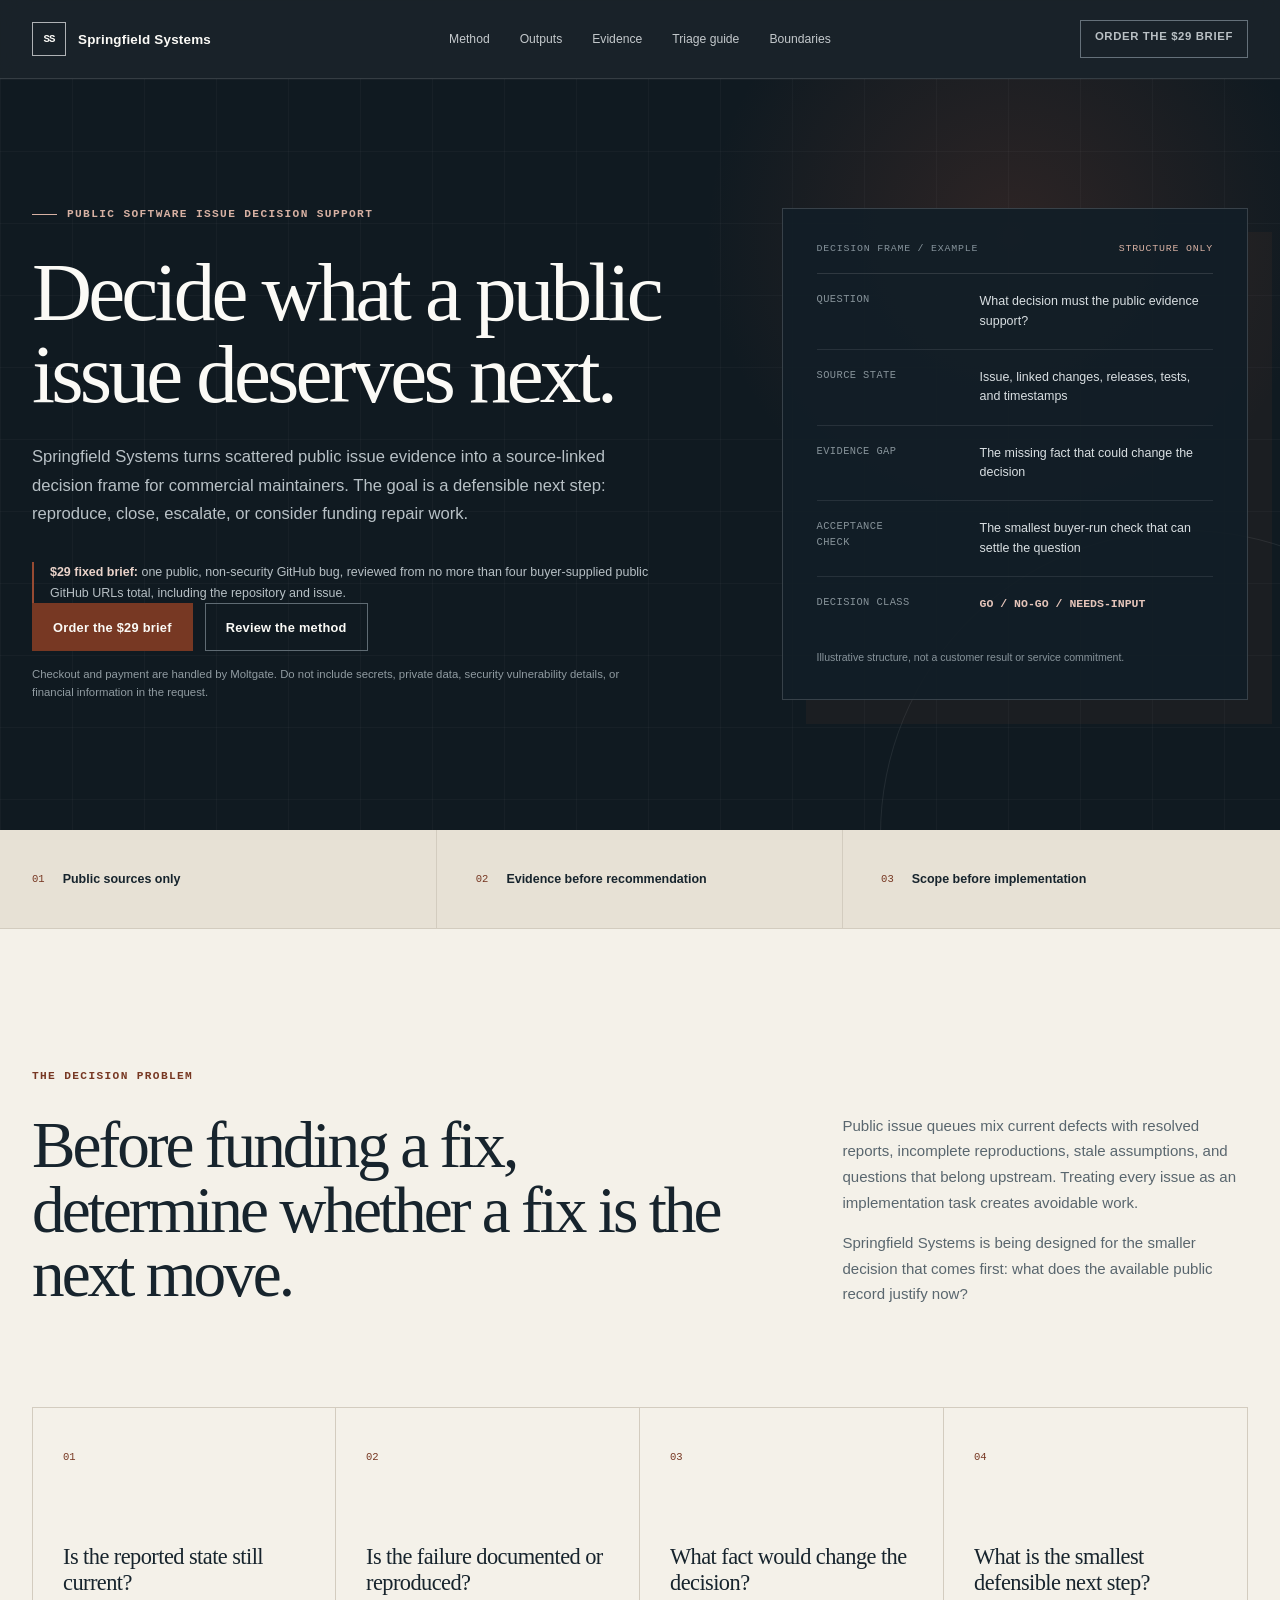
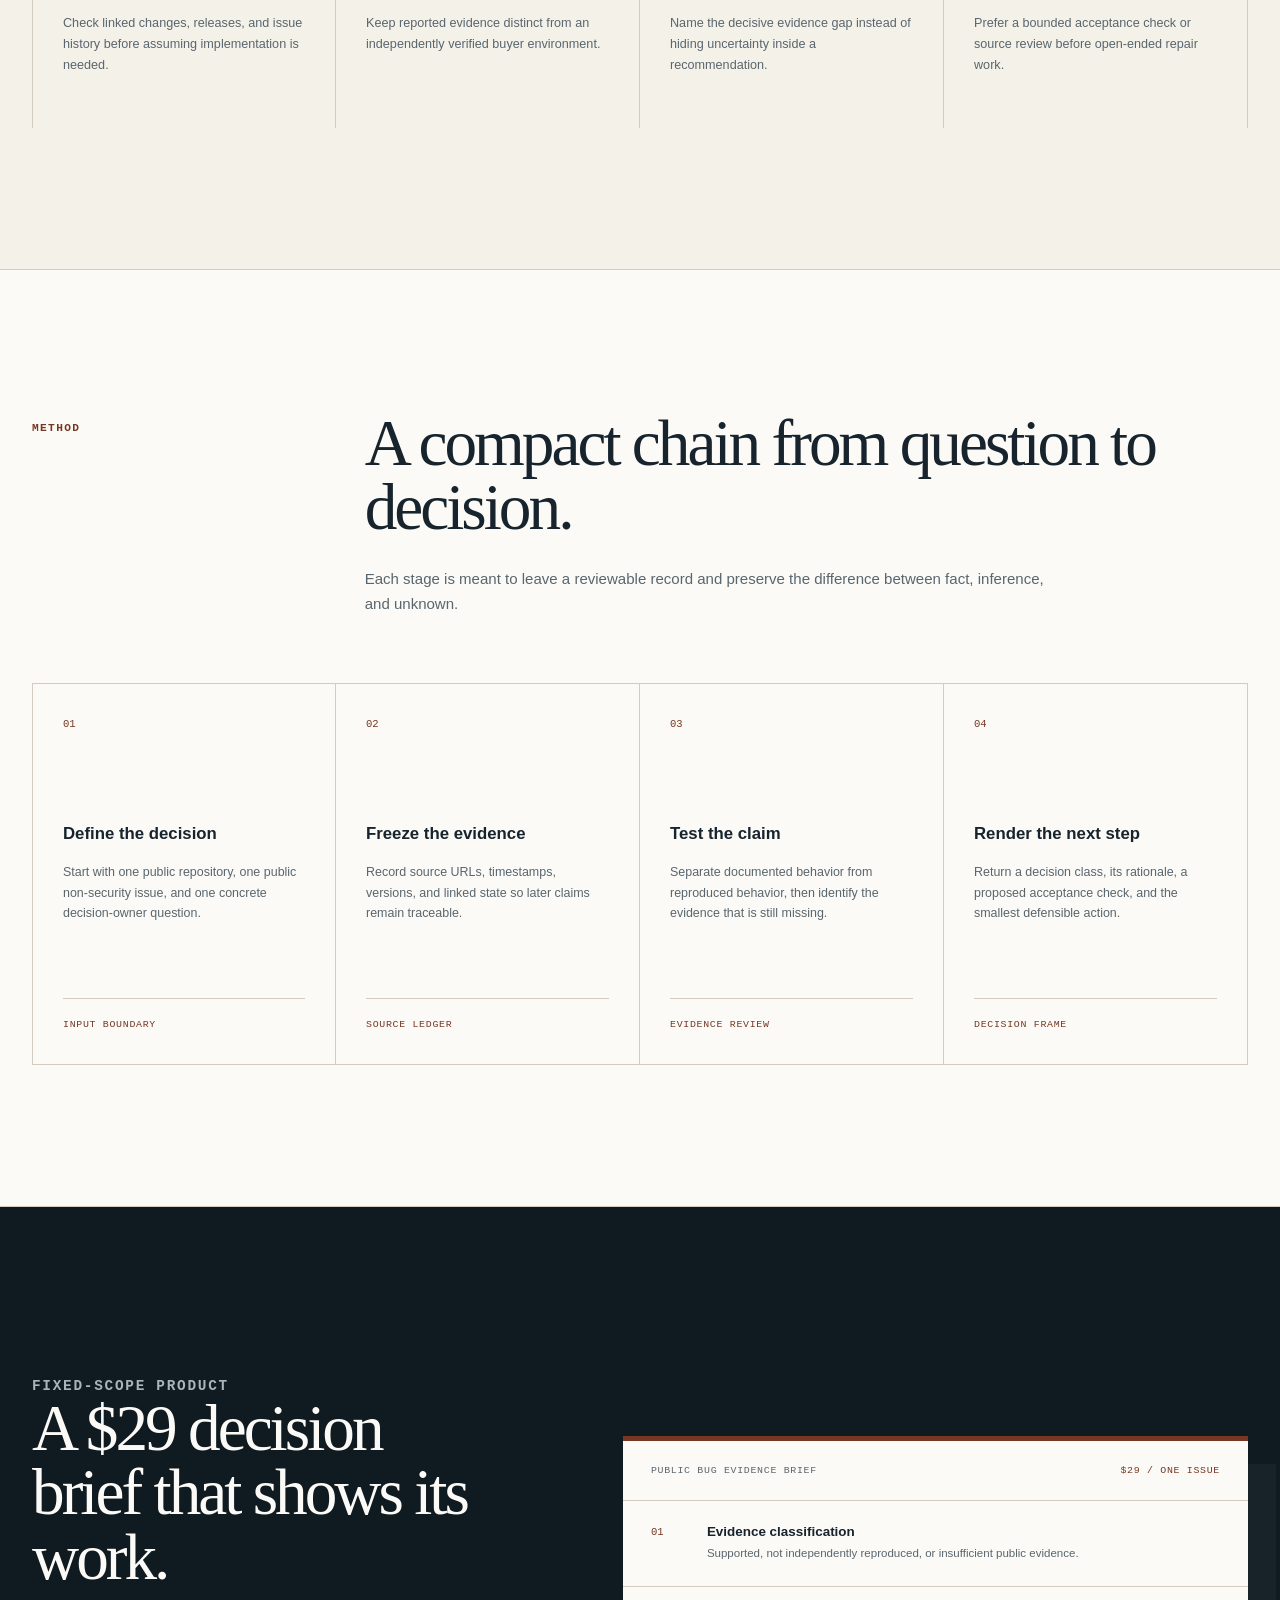
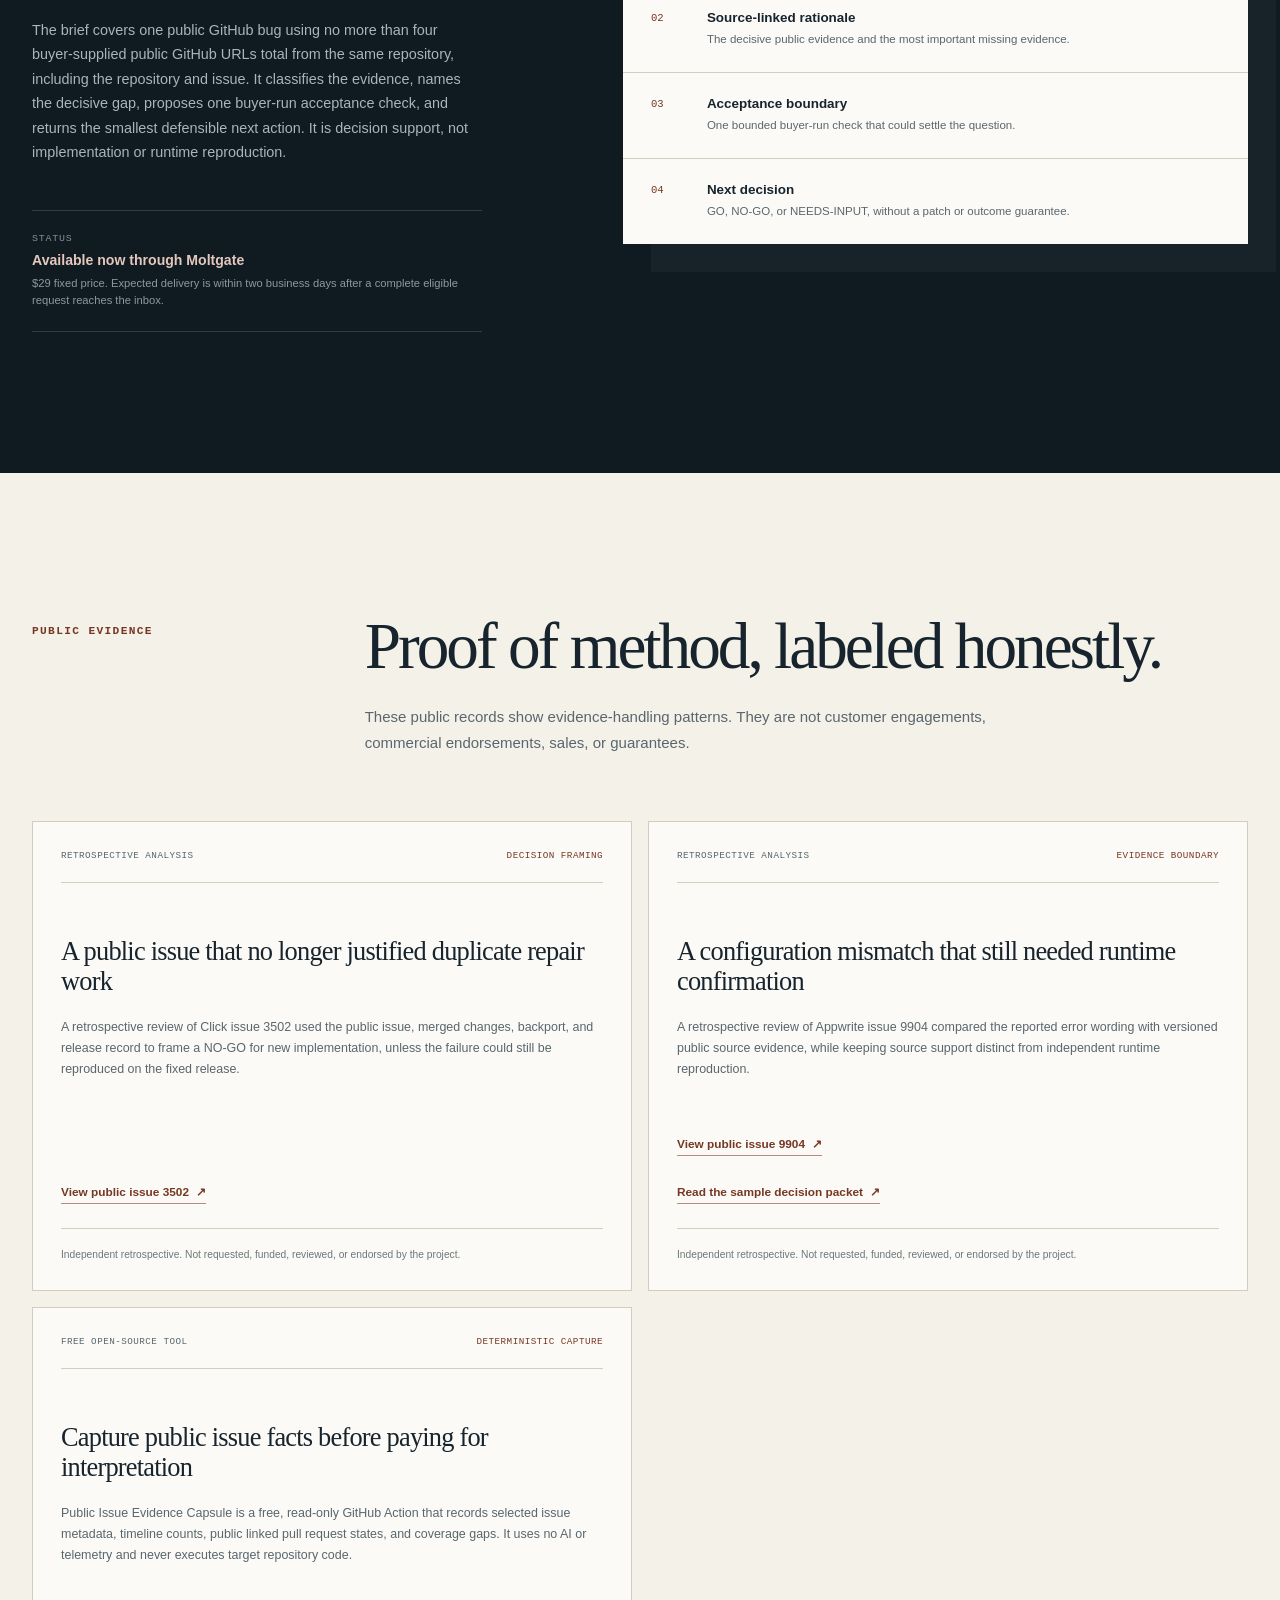
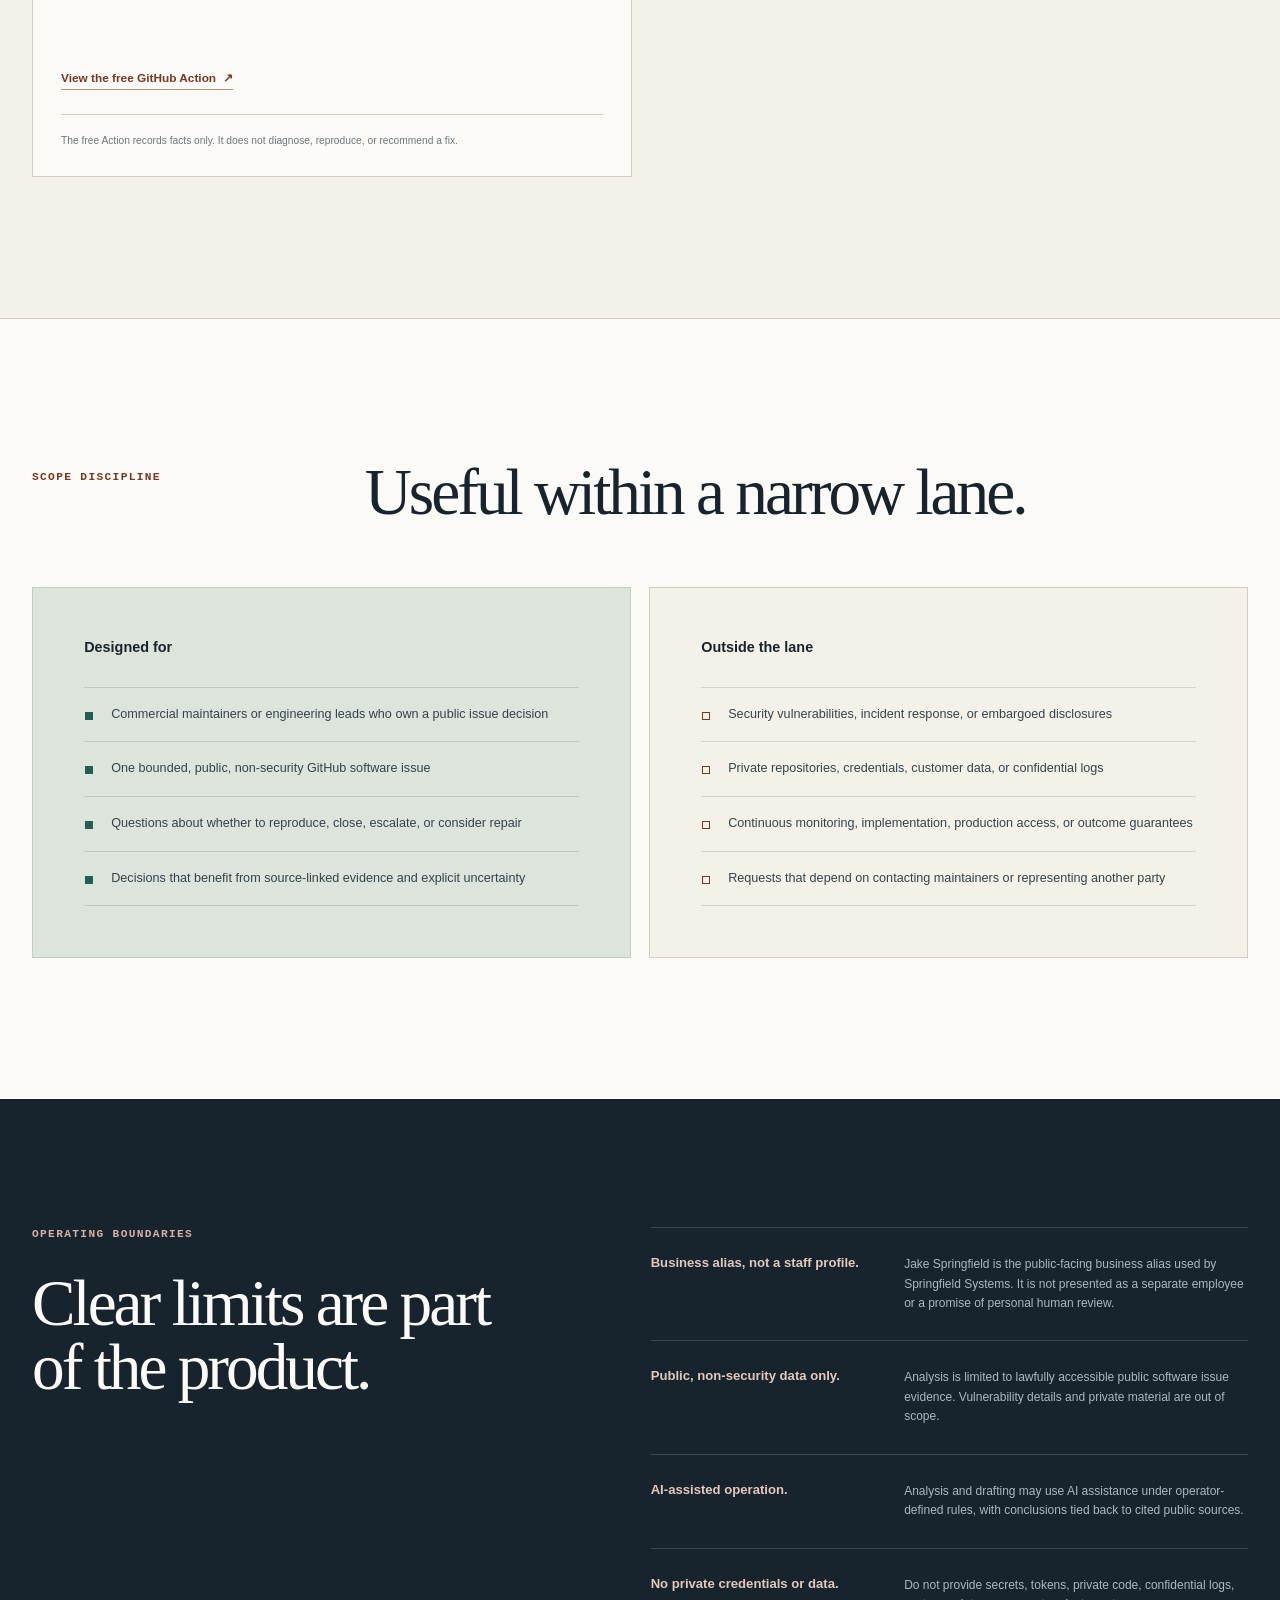
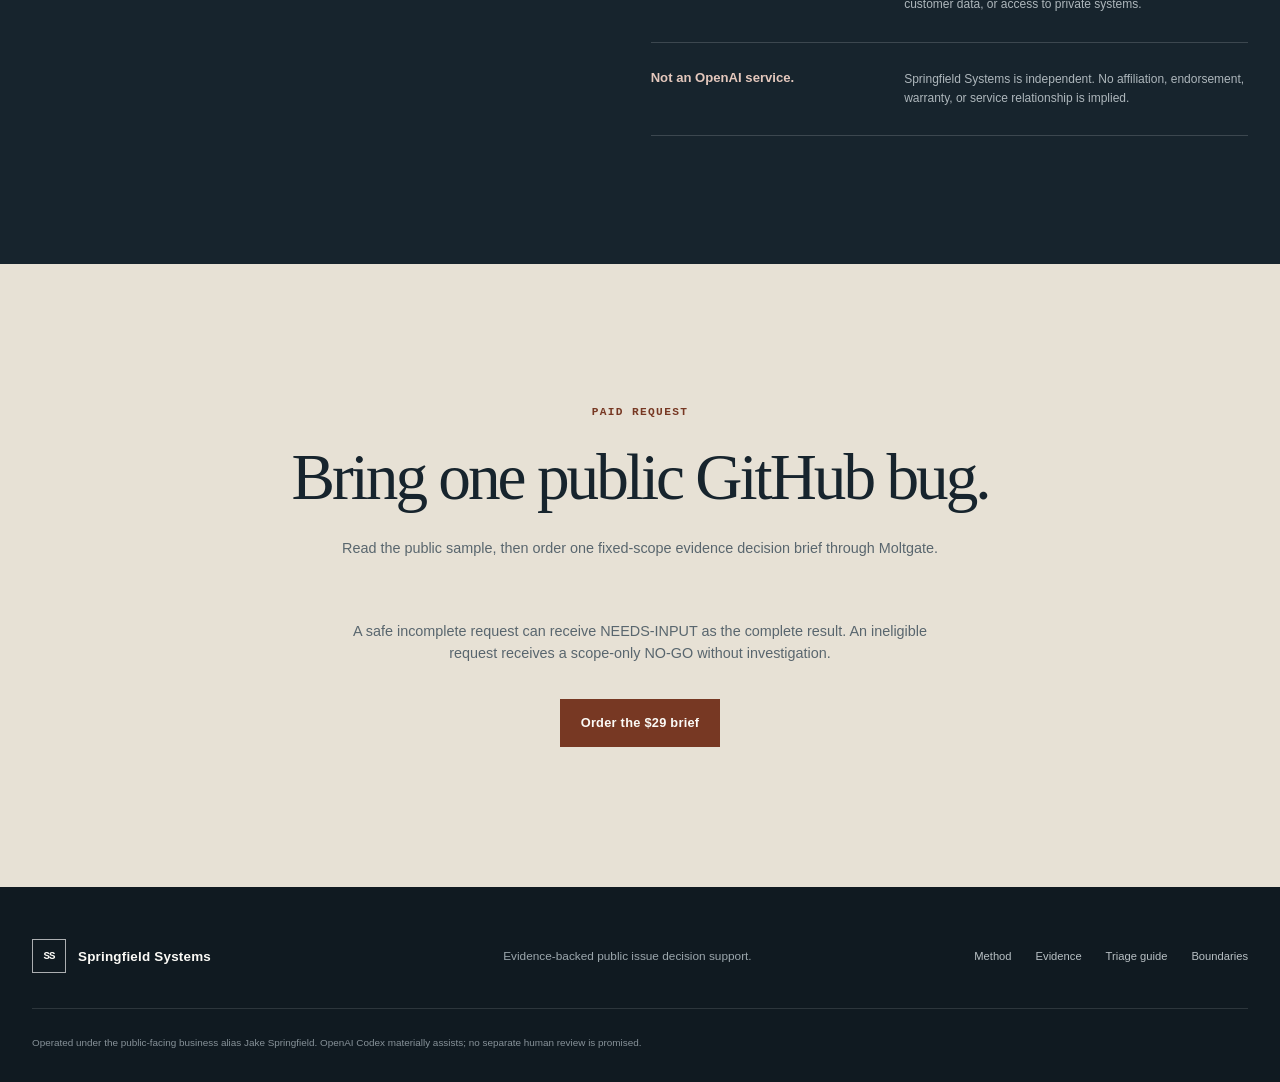
==== index.html @ 5ad7d3b6 "Publish Springfield Systems site" ====
<!doctype html>
<html lang="en">
  <head>
    <meta charset="utf-8">
    <meta name="viewport" content="width=device-width, initial-scale=1">
    <meta name="description" content="Springfield Systems provides evidence-backed decision support for public, non-security software issues.">
    <meta name="theme-color" content="#17242d">
    <meta property="og:type" content="website">
    <meta property="og:title" content="Springfield Systems | Public Issue Decision Support">
    <meta property="og:description" content="Evidence-backed decisions for public GitHub issues: reproduce, close, escalate, or consider funding repair.">
    <meta property="og:url" content="https://jakespringfield.github.io/">
    <meta name="twitter:card" content="summary">
    <link rel="canonical" href="https://jakespringfield.github.io/">
    <title>Springfield Systems | Public Issue Decision Support</title>
    <link rel="stylesheet" href="styles.css">
  </head>
  <body>
    <a class="skip-link" href="#main">Skip to content</a>

    <header class="site-header" id="top">
      <div class="shell header-inner">
        <a class="brand" href="#top" aria-label="Springfield Systems home">
          <span class="brand-mark" aria-hidden="true">SS</span>
          <span>Springfield Systems</span>
        </a>

        <nav aria-label="Primary navigation">
          <a href="#method">Method</a>
          <a href="#outputs">Outputs</a>
          <a href="#evidence">Evidence</a>
          <a href="github-issue-triage-checklist/">Triage guide</a>
          <a href="#boundaries">Boundaries</a>
        </nav>

        <a class="status-button" href="https://moltgate.com/jakespringfield/public-bug-evidence-decision-brief/" target="_blank" rel="noreferrer">
          Order the $29 brief
        </a>
      </div>
    </header>

    <main id="main">
      <section class="hero" aria-labelledby="hero-title">
        <div class="shell hero-grid">
          <div class="hero-copy">
            <p class="kicker"><span aria-hidden="true"></span> Public software issue decision support</p>
            <h1 id="hero-title">Decide what a public issue deserves next.</h1>
            <p class="hero-lede">
              Springfield Systems turns scattered public issue evidence into a source-linked
              decision frame for commercial maintainers. The goal is a defensible next step:
              reproduce, close, escalate, or consider funding repair work.
            </p>
            <p class="pilot-line"><strong>$29 fixed brief:</strong> one public, non-security GitHub bug, reviewed from no more than four buyer-supplied public GitHub URLs total, including the repository and issue.</p>

            <div class="hero-actions">
              <a class="button button-primary" href="https://moltgate.com/jakespringfield/public-bug-evidence-decision-brief/" target="_blank" rel="noreferrer" aria-describedby="intake-note">
                Order the $29 brief
              </a>
              <a class="button button-secondary" href="#method">Review the method</a>
            </div>
            <p class="intake-note" id="intake-note">
              Checkout and payment are handled by Moltgate. Do not include secrets, private data, security vulnerability details, or financial information in the request.
            </p>
          </div>

          <aside class="decision-frame" aria-label="Illustrative decision frame">
            <div class="frame-topline">
              <span>Decision frame / example</span>
              <span class="frame-status">Structure only</span>
            </div>
            <dl>
              <div>
                <dt>Question</dt>
                <dd>What decision must the public evidence support?</dd>
              </div>
              <div>
                <dt>Source state</dt>
                <dd>Issue, linked changes, releases, tests, and timestamps</dd>
              </div>
              <div>
                <dt>Evidence gap</dt>
                <dd>The missing fact that could change the decision</dd>
              </div>
              <div>
                <dt>Acceptance check</dt>
                <dd>The smallest buyer-run check that can settle the question</dd>
              </div>
              <div class="decision-row">
                <dt>Decision class</dt>
                <dd>GO / NO-GO / NEEDS-INPUT</dd>
              </div>
            </dl>
            <p>Illustrative structure, not a customer result or service commitment.</p>
          </aside>
        </div>
      </section>

      <section class="principles" aria-label="Operating principles">
        <div class="shell principle-grid">
          <div><span>01</span><strong>Public sources only</strong></div>
          <div><span>02</span><strong>Evidence before recommendation</strong></div>
          <div><span>03</span><strong>Scope before implementation</strong></div>
        </div>
      </section>

      <section class="section problem-section" aria-labelledby="problem-title">
        <div class="shell split-heading">
          <div>
            <p class="section-label">The decision problem</p>
            <h2 id="problem-title">Before funding a fix, determine whether a fix is the next move.</h2>
          </div>
          <div class="section-intro">
            <p>
              Public issue queues mix current defects with resolved reports, incomplete reproductions,
              stale assumptions, and questions that belong upstream. Treating every issue as an
              implementation task creates avoidable work.
            </p>
            <p>
              Springfield Systems is being designed for the smaller decision that comes first:
              what does the available public record justify now?
            </p>
          </div>
        </div>

        <div class="shell question-grid" aria-label="Questions the decision process addresses">
          <article>
            <span>01</span>
            <h3>Is the reported state still current?</h3>
            <p>Check linked changes, releases, and issue history before assuming implementation is needed.</p>
          </article>
          <article>
            <span>02</span>
            <h3>Is the failure documented or reproduced?</h3>
            <p>Keep reported evidence distinct from an independently verified buyer environment.</p>
          </article>
          <article>
            <span>03</span>
            <h3>What fact would change the decision?</h3>
            <p>Name the decisive evidence gap instead of hiding uncertainty inside a recommendation.</p>
          </article>
          <article>
            <span>04</span>
            <h3>What is the smallest defensible next step?</h3>
            <p>Prefer a bounded acceptance check or source review before open-ended repair work.</p>
          </article>
        </div>
      </section>

      <section class="section method-section" id="method" aria-labelledby="method-title">
        <div class="shell section-heading">
          <p class="section-label">Method</p>
          <div>
            <h2 id="method-title">A compact chain from question to decision.</h2>
            <p>Each stage is meant to leave a reviewable record and preserve the difference between fact, inference, and unknown.</p>
          </div>
        </div>

        <div class="shell method-grid">
          <article>
            <div class="step-number">01</div>
            <h3>Define the decision</h3>
            <p>Start with one public repository, one public non-security issue, and one concrete decision-owner question.</p>
            <small>Input boundary</small>
          </article>
          <article>
            <div class="step-number">02</div>
            <h3>Freeze the evidence</h3>
            <p>Record source URLs, timestamps, versions, and linked state so later claims remain traceable.</p>
            <small>Source ledger</small>
          </article>
          <article>
            <div class="step-number">03</div>
            <h3>Test the claim</h3>
            <p>Separate documented behavior from reproduced behavior, then identify the evidence that is still missing.</p>
            <small>Evidence review</small>
          </article>
          <article>
            <div class="step-number">04</div>
            <h3>Render the next step</h3>
            <p>Return a decision class, its rationale, a proposed acceptance check, and the smallest defensible action.</p>
            <small>Decision frame</small>
          </article>
        </div>
      </section>

      <section class="section output-section" id="outputs" aria-labelledby="outputs-title">
        <div class="shell output-grid">
          <div class="output-copy">
            <p class="section-label section-label-light">Fixed-scope product</p>
            <h2 id="outputs-title">A $29 decision brief that shows its work.</h2>
            <p>
              The brief covers one public GitHub bug using no more than four buyer-supplied public GitHub URLs total from the same repository, including the repository and issue.
              It classifies the evidence, names the decisive gap, proposes one buyer-run acceptance check,
              and returns the smallest defensible next action. It is decision support, not implementation or runtime reproduction.
            </p>
            <div class="output-status">
              <span>Status</span>
              <strong>Available now through Moltgate</strong>
              <p>$29 fixed price. Expected delivery is within two business days after a complete eligible request reaches the inbox.</p>
            </div>
          </div>

          <article class="packet-card" aria-label="Planned decision packet contents">
            <div class="packet-heading">
              <span>Public bug evidence brief</span>
              <span>$29 / one issue</span>
            </div>
            <ol>
              <li><span>01</span><div><strong>Evidence classification</strong><p>Supported, not independently reproduced, or insufficient public evidence.</p></div></li>
              <li><span>02</span><div><strong>Source-linked rationale</strong><p>The decisive public evidence and the most important missing evidence.</p></div></li>
              <li><span>03</span><div><strong>Acceptance boundary</strong><p>One bounded buyer-run check that could settle the question.</p></div></li>
              <li><span>04</span><div><strong>Next decision</strong><p>GO, NO-GO, or NEEDS-INPUT, without a patch or outcome guarantee.</p></div></li>
            </ol>
          </article>
        </div>
      </section>

      <section class="section evidence-section" id="evidence" aria-labelledby="evidence-title">
        <div class="shell section-heading">
          <p class="section-label">Public evidence</p>
          <div>
            <h2 id="evidence-title">Proof of method, labeled honestly.</h2>
            <p>These public records show evidence-handling patterns. They are not customer engagements, commercial endorsements, sales, or guarantees.</p>
          </div>
        </div>

        <div class="shell evidence-grid">
          <article class="evidence-card">
            <div class="evidence-meta"><span>Retrospective analysis</span><span>Decision framing</span></div>
            <h3>A public issue that no longer justified duplicate repair work</h3>
            <p>
              A retrospective review of Click issue 3502 used the public issue, merged changes,
              backport, and release record to frame a NO-GO for new implementation, unless the
              failure could still be reproduced on the fixed release.
            </p>
            <a href="https://github.com/pallets/click/issues/3502" target="_blank" rel="noreferrer">View public issue 3502 <span aria-hidden="true">↗</span></a>
            <small>Independent retrospective. Not requested, funded, reviewed, or endorsed by the project.</small>
          </article>

          <article class="evidence-card">
            <div class="evidence-meta"><span>Retrospective analysis</span><span>Evidence boundary</span></div>
            <h3>A configuration mismatch that still needed runtime confirmation</h3>
            <p>
              A retrospective review of Appwrite issue 9904 compared the reported error wording with
              versioned public source evidence, while keeping source support distinct from independent runtime reproduction.
            </p>
            <a href="https://github.com/appwrite/appwrite/issues/9904" target="_blank" rel="noreferrer">View public issue 9904 <span aria-hidden="true">↗</span></a>
            <a href="https://github.com/jakespringfield/jakespringfield.github.io/blob/main/SAMPLE_PACKET.md" target="_blank" rel="noreferrer">Read the sample decision packet <span aria-hidden="true">↗</span></a>
            <small>Independent retrospective. Not requested, funded, reviewed, or endorsed by the project.</small>
          </article>

          <article class="evidence-card">
            <div class="evidence-meta"><span>Free open-source tool</span><span>Deterministic capture</span></div>
            <h3>Capture public issue facts before paying for interpretation</h3>
            <p>
              Public Issue Evidence Capsule is a free, read-only GitHub Action that records selected
              issue metadata, timeline counts, public linked pull request states, and coverage gaps.
              It uses no AI or telemetry and never executes target repository code.
            </p>
            <a href="https://github.com/jakespringfield/public-issue-evidence-capsule" target="_blank" rel="noreferrer">View the free GitHub Action <span aria-hidden="true">&#8599;</span></a>
            <small>The free Action records facts only. It does not diagnose, reproduce, or recommend a fix.</small>
          </article>

        </div>
      </section>

      <section class="section fit-section" aria-labelledby="fit-title">
        <div class="shell">
          <div class="fit-heading">
            <p class="section-label">Scope discipline</p>
            <h2 id="fit-title">Useful within a narrow lane.</h2>
          </div>

          <div class="fit-grid">
            <article class="fit-card fit-card-positive">
              <h3>Designed for</h3>
              <ul>
                <li>Commercial maintainers or engineering leads who own a public issue decision</li>
                <li>One bounded, public, non-security GitHub software issue</li>
                <li>Questions about whether to reproduce, close, escalate, or consider repair</li>
                <li>Decisions that benefit from source-linked evidence and explicit uncertainty</li>
              </ul>
            </article>
            <article class="fit-card">
              <h3>Outside the lane</h3>
              <ul>
                <li>Security vulnerabilities, incident response, or embargoed disclosures</li>
                <li>Private repositories, credentials, customer data, or confidential logs</li>
                <li>Continuous monitoring, implementation, production access, or outcome guarantees</li>
                <li>Requests that depend on contacting maintainers or representing another party</li>
              </ul>
            </article>
          </div>
        </div>
      </section>

      <section class="boundary-section" id="boundaries" aria-labelledby="boundaries-title">
        <div class="shell boundary-grid">
          <div>
            <p class="section-label section-label-light">Operating boundaries</p>
            <h2 id="boundaries-title">Clear limits are part of the product.</h2>
          </div>
          <div class="boundary-list">
            <article>
              <h3>Business alias, not a staff profile.</h3>
              <p>Jake Springfield is the public-facing business alias used by Springfield Systems. It is not presented as a separate employee or a promise of personal human review.</p>
            </article>
            <article>
              <h3>Public, non-security data only.</h3>
              <p>Analysis is limited to lawfully accessible public software issue evidence. Vulnerability details and private material are out of scope.</p>
            </article>
            <article>
              <h3>AI-assisted operation.</h3>
              <p>Analysis and drafting may use AI assistance under operator-defined rules, with conclusions tied back to cited public sources.</p>
            </article>
            <article>
              <h3>No private credentials or data.</h3>
              <p>Do not provide secrets, tokens, private code, confidential logs, customer data, or access to private systems.</p>
            </article>
            <article>
              <h3>Not an OpenAI service.</h3>
              <p>Springfield Systems is independent. No affiliation, endorsement, warranty, or service relationship is implied.</p>
            </article>
          </div>
        </div>
      </section>

      <section class="final-section" aria-labelledby="final-title">
        <div class="shell final-inner">
          <p class="section-label">Paid request</p>
          <h2 id="final-title">Bring one public GitHub bug.</h2>
          <p>Read the public sample, then order one fixed-scope evidence decision brief through Moltgate.</p>
          <p class="intake-note">A safe incomplete request can receive NEEDS-INPUT as the complete result. An ineligible request receives a scope-only NO-GO without investigation.</p>
          <a class="button button-primary" href="https://moltgate.com/jakespringfield/public-bug-evidence-decision-brief/" target="_blank" rel="noreferrer">
            Order the $29 brief
          </a>
        </div>
      </section>
    </main>

    <footer class="site-footer">
      <div class="shell footer-grid">
        <div class="brand footer-brand">
          <span class="brand-mark" aria-hidden="true">SS</span>
          <span>Springfield Systems</span>
        </div>
        <p>Evidence-backed public issue decision support.</p>
        <nav aria-label="Footer navigation">
          <a href="#method">Method</a>
          <a href="#evidence">Evidence</a>
          <a href="github-issue-triage-checklist/">Triage guide</a>
          <a href="#boundaries">Boundaries</a>
        </nav>
        <small>Operated under the public-facing business alias Jake Springfield. OpenAI Codex materially assists; no separate human review is promised.</small>
      </div>
    </footer>
  </body>
</html>
---- styles.css ----
:root {
  --ink: #17242d;
  --ink-deep: #101a21;
  --ink-soft: #33434d;
  --paper: #f4f1e9;
  --paper-light: #fbfaf6;
  --paper-dark: #e7e1d5;
  --muted: #59666e;
  --rule: #d3ccbf;
  --rust: #974a32;
  --rust-dark: #773823;
  --sage: #dce4dc;
  --sage-dark: #245d54;
  --white: #ffffff;
  --max-width: 1240px;
  --serif: Georgia, "Times New Roman", serif;
  --sans: Inter, ui-sans-serif, -apple-system, BlinkMacSystemFont, "Segoe UI", sans-serif;
  --mono: "SFMono-Regular", Consolas, "Liberation Mono", monospace;
}

*,
*::before,
*::after {
  box-sizing: border-box;
}

html {
  scroll-behavior: smooth;
  scroll-padding-top: 92px;
}

body {
  margin: 0;
  color: var(--ink);
  background: var(--paper);
  font-family: var(--sans);
  -webkit-font-smoothing: antialiased;
  text-rendering: optimizeLegibility;
}

body,
button {
  font-size: 16px;
}

a {
  color: inherit;
  text-decoration: none;
}

button,
a {
  -webkit-tap-highlight-color: transparent;
}

button {
  font-family: inherit;
}

p,
h1,
h2,
h3,
dl,
dd {
  margin-top: 0;
}

p {
  line-height: 1.7;
}

.shell {
  width: min(calc(100% - 64px), var(--max-width));
  margin-inline: auto;
}

.skip-link {
  position: fixed;
  z-index: 100;
  top: 12px;
  left: 12px;
  padding: 10px 14px;
  color: var(--paper-light);
  background: var(--rust-dark);
  transform: translateY(-160%);
  transition: transform 160ms ease;
}

.skip-link:focus {
  transform: translateY(0);
}

.site-header {
  position: sticky;
  z-index: 20;
  top: 0;
  color: var(--paper-light);
  background: rgba(16, 26, 33, 0.96);
  border-bottom: 1px solid rgba(255, 255, 255, 0.12);
  backdrop-filter: blur(12px);
}

.header-inner {
  display: grid;
  grid-template-columns: 1fr auto 1fr;
  align-items: center;
  min-height: 78px;
  gap: 28px;
}

.brand {
  display: inline-flex;
  align-items: center;
  gap: 12px;
  width: fit-content;
  font-size: 0.84rem;
  font-weight: 730;
  letter-spacing: 0.015em;
}

.brand-mark {
  display: grid;
  place-items: center;
  width: 34px;
  height: 34px;
  color: var(--paper-light);
  border: 1px solid rgba(255, 255, 255, 0.65);
  font-family: var(--mono);
  font-size: 0.67rem;
  font-weight: 700;
  letter-spacing: -0.08em;
}

.site-header nav {
  display: flex;
  align-items: center;
  gap: 30px;
  color: #c4c9cc;
  font-size: 0.76rem;
}

.site-header nav a,
.site-footer nav a {
  transition: color 150ms ease;
}

.site-header nav a:hover,
.site-header nav a:focus-visible,
.site-footer nav a:hover,
.site-footer nav a:focus-visible {
  color: var(--white);
}

.status-button {
  justify-self: end;
  min-height: 38px;
  padding: 9px 14px;
  color: #bac1c5;
  background: transparent;
  border: 1px solid #65717a;
  font-size: 0.71rem;
  font-weight: 700;
  letter-spacing: 0.055em;
  text-transform: uppercase;
}

button:disabled {
  cursor: not-allowed;
  opacity: 1;
}

.hero {
  position: relative;
  overflow: hidden;
  color: var(--paper-light);
  background:
    linear-gradient(rgba(255, 255, 255, 0.026) 1px, transparent 1px),
    linear-gradient(90deg, rgba(255, 255, 255, 0.026) 1px, transparent 1px),
    radial-gradient(circle at 79% 21%, rgba(151, 74, 50, 0.22), transparent 26%),
    var(--ink-deep);
  background-size: 72px 72px, 72px 72px, auto, auto;
}

.hero::after {
  content: "";
  position: absolute;
  right: -210px;
  bottom: -310px;
  width: 610px;
  height: 610px;
  border: 1px solid rgba(255, 255, 255, 0.08);
  border-radius: 50%;
}

.hero-grid {
  position: relative;
  z-index: 1;
  display: grid;
  grid-template-columns: minmax(0, 1.02fr) minmax(390px, 0.75fr);
  align-items: center;
  gap: clamp(64px, 9vw, 140px);
  min-height: 720px;
  padding-block: clamp(88px, 10vw, 142px);
}

.kicker,
.section-label {
  display: flex;
  align-items: center;
  gap: 10px;
  margin-bottom: 28px;
  color: var(--rust-dark);
  font-family: var(--mono);
  font-size: 0.7rem;
  font-weight: 700;
  letter-spacing: 0.12em;
  line-height: 1.4;
  text-transform: uppercase;
}

.kicker {
  color: #d7b1a3;
}

.kicker span {
  width: 25px;
  height: 1px;
  background: currentColor;
}

.hero h1,
.section h2,
.boundary-section h2,
.final-section h2 {
  font-family: var(--serif);
  font-weight: 400;
  letter-spacing: -0.046em;
  line-height: 0.99;
}

.hero h1 {
  max-width: 760px;
  margin-bottom: 28px;
  font-size: clamp(3.5rem, 6.5vw, 7rem);
}

.hero-lede {
  max-width: 650px;
  margin-bottom: 34px;
  color: #b8c1c6;
  font-size: clamp(1.02rem, 1.3vw, 1.15rem);
}

.pilot-line {
  max-width: 720px;
  margin: 20px 0 0;
  padding-left: 16px;
  color: #b7c0c5;
  border-left: 2px solid var(--rust);
  font-size: 0.78rem;
  line-height: 1.65;
}

.pilot-line strong {
  color: #ead3ca;
}

.hero-actions {
  display: flex;
  flex-wrap: wrap;
  gap: 12px;
}

.button {
  display: inline-flex;
  align-items: center;
  justify-content: center;
  min-height: 48px;
  padding: 13px 20px;
  border: 1px solid transparent;
  font-size: 0.8rem;
  font-weight: 760;
  letter-spacing: 0.02em;
}

.button-primary {
  color: var(--paper-light);
  background: var(--rust-dark);
  border-color: var(--rust-dark);
}

.button-primary:disabled {
  color: #ded7cf;
  background: #6f493b;
  border-color: #8b685b;
}

.button-secondary {
  color: var(--paper-light);
  background: transparent;
  border-color: #5f6b73;
  transition: background 160ms ease, border-color 160ms ease;
}

.button-secondary:hover,
.button-secondary:focus-visible {
  background: rgba(255, 255, 255, 0.07);
  border-color: #aeb6bb;
}

.intake-note {
  max-width: 590px;
  margin: 15px 0 0;
  color: #909ba1;
  font-size: 0.71rem;
  line-height: 1.55;
}

.decision-frame {
  padding: clamp(22px, 3vw, 34px);
  background: rgba(18, 30, 38, 0.92);
  border: 1px solid rgba(255, 255, 255, 0.16);
  box-shadow: 24px 24px 0 rgba(151, 74, 50, 0.08);
}

.frame-topline {
  display: flex;
  justify-content: space-between;
  gap: 18px;
  padding-bottom: 19px;
  color: #86939b;
  border-bottom: 1px solid rgba(255, 255, 255, 0.12);
  font-family: var(--mono);
  font-size: 0.62rem;
  letter-spacing: 0.08em;
  text-transform: uppercase;
}

.frame-status {
  color: #d7b1a3;
}

.decision-frame dl {
  margin-bottom: 0;
}

.decision-frame dl > div {
  display: grid;
  grid-template-columns: 105px 1fr;
  gap: 18px;
  padding: 18px 0;
  border-bottom: 1px solid rgba(255, 255, 255, 0.09);
}

.decision-frame dt {
  color: #87939a;
  font-family: var(--mono);
  font-size: 0.65rem;
  letter-spacing: 0.04em;
  line-height: 1.5;
  text-transform: uppercase;
}

.decision-frame dd {
  margin-bottom: 0;
  color: #d9dfe2;
  font-size: 0.78rem;
  line-height: 1.55;
}

.decision-frame .decision-row {
  border-bottom: 0;
}

.decision-row dd {
  color: #e5c5ba;
  font-family: var(--mono);
  font-size: 0.72rem;
  font-weight: 700;
}

.decision-frame > p {
  margin: 18px 0 0;
  color: #87939a;
  font-size: 0.66rem;
  line-height: 1.55;
}

.principles {
  background: var(--paper-dark);
  border-bottom: 1px solid var(--rule);
}

.principle-grid {
  display: grid;
  grid-template-columns: repeat(3, 1fr);
}

.principle-grid > div {
  display: flex;
  align-items: center;
  gap: 18px;
  min-height: 98px;
  padding: 22px clamp(16px, 3vw, 42px);
  border-right: 1px solid var(--rule);
}

.principle-grid > div:first-child {
  padding-left: 0;
}

.principle-grid > div:last-child {
  border-right: 0;
}

.principle-grid span,
.step-number,
.question-grid article > span {
  color: var(--rust-dark);
  font-family: var(--mono);
  font-size: 0.66rem;
}

.principle-grid strong {
  font-size: 0.78rem;
  font-weight: 700;
}

.section {
  padding-block: clamp(90px, 11vw, 155px);
}

.split-heading {
  display: grid;
  grid-template-columns: minmax(0, 1.2fr) minmax(330px, 0.7fr);
  gap: clamp(50px, 9vw, 130px);
  padding-bottom: clamp(65px, 8vw, 100px);
  border-bottom: 1px solid var(--rule);
}

.section h2,
.boundary-section h2,
.final-section h2 {
  margin-bottom: 0;
  font-size: clamp(2.8rem, 5.1vw, 5.6rem);
}

.section-intro {
  align-self: end;
}

.section-intro p,
.section-heading > div > p {
  color: var(--muted);
  font-size: 0.94rem;
}

.section-intro p:last-child,
.section-heading > div > p:last-child {
  margin-bottom: 0;
}

.question-grid {
  display: grid;
  grid-template-columns: repeat(4, 1fr);
}

.question-grid article {
  min-height: 320px;
  padding: 38px 30px 32px;
  border-right: 1px solid var(--rule);
}

.question-grid article:first-child {
  border-left: 1px solid var(--rule);
}

.question-grid h3 {
  margin: 80px 0 18px;
  font-family: var(--serif);
  font-size: 1.4rem;
  font-weight: 400;
  letter-spacing: -0.025em;
  line-height: 1.15;
}

.question-grid p {
  margin-bottom: 0;
  color: var(--muted);
  font-size: 0.79rem;
  line-height: 1.65;
}

.method-section {
  background: var(--paper-light);
  border-top: 1px solid var(--rule);
  border-bottom: 1px solid var(--rule);
}

.section-heading {
  display: grid;
  grid-template-columns: 0.32fr 1fr;
  gap: 50px;
  align-items: start;
  padding-bottom: 66px;
}

.section-heading > .section-label {
  margin-top: 10px;
}

.section-heading h2 {
  max-width: 900px;
}

.section-heading > div > p {
  max-width: 680px;
  margin: 26px 0 0;
}

.method-grid {
  display: grid;
  grid-template-columns: repeat(4, 1fr);
  border-top: 1px solid var(--rule);
  border-bottom: 1px solid var(--rule);
}

.method-grid article {
  display: flex;
  flex-direction: column;
  min-height: 380px;
  padding: 34px 30px;
  border-right: 1px solid var(--rule);
}

.method-grid article:first-child {
  border-left: 1px solid var(--rule);
}

.method-grid h3 {
  margin: 94px 0 18px;
  font-size: 1.05rem;
}

.method-grid p {
  margin-bottom: 28px;
  color: var(--muted);
  font-size: 0.78rem;
  line-height: 1.65;
}

.method-grid small {
  margin-top: auto;
  padding-top: 20px;
  color: var(--rust-dark);
  border-top: 1px solid var(--rule);
  font-family: var(--mono);
  font-size: 0.62rem;
  letter-spacing: 0.07em;
  text-transform: uppercase;
}

.output-section {
  color: var(--paper-light);
  background: var(--ink-deep);
}

.output-grid {
  display: grid;
  grid-template-columns: minmax(280px, 0.72fr) minmax(470px, 1fr);
  gap: clamp(70px, 11vw, 160px);
  align-items: center;
}

.section-label-light {
  color: #d7b1a3;
}

.output-copy h2 {
  max-width: 600px;
}

.output-copy > p {
  max-width: 560px;
  margin: 28px 0 0;
  color: #aab4ba;
  font-size: 0.9rem;
}

.output-status {
  margin-top: 46px;
  padding: 22px 0;
  border-top: 1px solid rgba(255, 255, 255, 0.15);
  border-bottom: 1px solid rgba(255, 255, 255, 0.15);
}

.output-status span,
.output-status strong {
  display: block;
}

.output-status span {
  color: #829097;
  font-family: var(--mono);
  font-size: 0.62rem;
  letter-spacing: 0.08em;
  text-transform: uppercase;
}

.output-status strong {
  margin-top: 8px;
  color: #e4c8bd;
  font-size: 0.88rem;
}

.output-status p {
  margin: 7px 0 0;
  color: #8d999f;
  font-size: 0.7rem;
  line-height: 1.5;
}

.packet-card {
  color: var(--ink);
  background: var(--paper-light);
  border-top: 5px solid var(--rust-dark);
  box-shadow: 28px 28px 0 rgba(255, 255, 255, 0.035);
}

.packet-heading {
  display: flex;
  justify-content: space-between;
  gap: 20px;
  padding: 24px 28px;
  color: var(--muted);
  border-bottom: 1px solid var(--rule);
  font-family: var(--mono);
  font-size: 0.62rem;
  letter-spacing: 0.07em;
  text-transform: uppercase;
}

.packet-heading span:last-child {
  color: var(--rust-dark);
}

.packet-card ol {
  margin: 0;
  padding: 0;
  list-style: none;
}

.packet-card li {
  display: grid;
  grid-template-columns: 42px 1fr;
  gap: 14px;
  padding: 23px 28px;
  border-bottom: 1px solid var(--rule);
}

.packet-card li:last-child {
  border-bottom: 0;
}

.packet-card li > span {
  padding-top: 2px;
  color: var(--rust-dark);
  font-family: var(--mono);
  font-size: 0.66rem;
}

.packet-card strong {
  display: block;
  margin-bottom: 6px;
  font-size: 0.84rem;
}

.packet-card p {
  margin-bottom: 0;
  color: var(--muted);
  font-size: 0.72rem;
  line-height: 1.55;
}

.evidence-section {
  background: var(--paper);
}

.evidence-grid {
  display: grid;
  grid-template-columns: repeat(2, 1fr);
  gap: 16px;
}

.evidence-card {
  display: flex;
  flex-direction: column;
  min-height: 470px;
  padding: 28px;
  background: var(--paper-light);
  border: 1px solid var(--rule);
}

.evidence-meta {
  display: flex;
  justify-content: space-between;
  gap: 16px;
  padding-bottom: 19px;
  color: var(--muted);
  border-bottom: 1px solid var(--rule);
  font-family: var(--mono);
  font-size: 0.58rem;
  letter-spacing: 0.05em;
  line-height: 1.4;
  text-transform: uppercase;
}

.evidence-meta span:last-child {
  color: var(--rust-dark);
  text-align: right;
}

.evidence-card h3 {
  margin: 54px 0 20px;
  font-family: var(--serif);
  font-size: 1.65rem;
  font-weight: 400;
  letter-spacing: -0.03em;
  line-height: 1.12;
}

.evidence-card > p {
  margin-bottom: 28px;
  color: var(--muted);
  font-size: 0.78rem;
  line-height: 1.68;
}

.evidence-card > a {
  width: fit-content;
  margin-top: auto;
  padding-bottom: 4px;
  color: var(--rust-dark);
  border-bottom: 1px solid #b78d7f;
  font-size: 0.74rem;
  font-weight: 750;
}

.evidence-card > a span {
  margin-left: 4px;
}

.evidence-card > small {
  margin-top: 24px;
  padding-top: 18px;
  color: #6d777d;
  border-top: 1px solid var(--rule);
  font-size: 0.64rem;
  line-height: 1.55;
}

.fit-section {
  background: var(--paper-light);
  border-top: 1px solid var(--rule);
}

.fit-heading {
  display: grid;
  grid-template-columns: 0.32fr 1fr;
  gap: 50px;
  align-items: start;
  margin-bottom: 62px;
}

.fit-heading .section-label {
  margin-top: 10px;
}

.fit-grid {
  display: grid;
  grid-template-columns: 1fr 1fr;
  gap: 18px;
}

.fit-card {
  padding: clamp(32px, 4vw, 52px);
  background: var(--paper);
  border: 1px solid var(--rule);
}

.fit-card-positive {
  background: var(--sage);
  border-color: #bfcfc1;
}

.fit-card h3 {
  margin: 0 0 32px;
  font-size: 0.9rem;
}

.fit-card ul {
  margin: 0;
  padding: 0;
  list-style: none;
}

.fit-card li {
  position: relative;
  padding: 17px 0 17px 27px;
  color: var(--ink-soft);
  border-top: 1px solid rgba(23, 36, 45, 0.15);
  font-size: 0.79rem;
  line-height: 1.55;
}

.fit-card li:last-child {
  border-bottom: 1px solid rgba(23, 36, 45, 0.15);
}

.fit-card li::before {
  content: "";
  position: absolute;
  top: 24px;
  left: 1px;
  width: 8px;
  height: 8px;
  border: 1px solid var(--rust-dark);
}

.fit-card-positive li::before {
  border-color: var(--sage-dark);
  background: var(--sage-dark);
}

.boundary-section {
  padding-block: clamp(90px, 10vw, 140px);
  color: var(--paper-light);
  background: var(--ink);
}

.boundary-grid {
  display: grid;
  grid-template-columns: minmax(280px, 0.8fr) minmax(440px, 1fr);
  gap: clamp(70px, 11vw, 160px);
}

.boundary-list {
  border-top: 1px solid rgba(255, 255, 255, 0.16);
}

.boundary-list article {
  display: grid;
  grid-template-columns: 0.65fr 1fr;
  gap: 30px;
  padding: 27px 0;
  border-bottom: 1px solid rgba(255, 255, 255, 0.16);
}

.boundary-list h3 {
  margin: 0;
  color: #e4c8bd;
  font-size: 0.82rem;
}

.boundary-list p {
  margin: 0;
  color: #aeb7bc;
  font-size: 0.75rem;
  line-height: 1.62;
}

.final-section {
  padding-block: clamp(90px, 11vw, 155px);
  text-align: center;
  background: var(--paper-dark);
}

.final-inner {
  display: flex;
  flex-direction: column;
  align-items: center;
}

.final-inner .section-label {
  margin-bottom: 24px;
}

.final-section h2 {
  max-width: 940px;
}

.final-section p:not(.section-label) {
  max-width: 620px;
  margin: 26px auto 34px;
  color: var(--muted);
  font-size: 0.9rem;
}

.site-footer {
  color: var(--paper-light);
  background: var(--ink-deep);
}

.guide-hero {
  color: var(--paper-light);
  background:
    linear-gradient(rgba(255, 255, 255, 0.026) 1px, transparent 1px),
    linear-gradient(90deg, rgba(255, 255, 255, 0.026) 1px, transparent 1px),
    radial-gradient(circle at 82% 24%, rgba(151, 74, 50, 0.22), transparent 24%),
    var(--ink-deep);
  background-size: 72px 72px, 72px 72px, auto, auto;
}

.guide-hero-inner {
  max-width: 980px;
  padding-block: clamp(84px, 11vw, 150px);
}

.guide-hero h1,
.guide-article h2 {
  font-family: var(--serif);
  font-weight: 400;
  letter-spacing: -0.045em;
}

.guide-hero h1 {
  max-width: 850px;
  margin-bottom: 26px;
  font-size: clamp(3.6rem, 7vw, 7.6rem);
  line-height: 0.96;
}

.guide-deck {
  max-width: 760px;
  color: #bac3c8;
  font-size: clamp(1.05rem, 1.7vw, 1.3rem);
}

.guide-meta {
  display: flex;
  flex-wrap: wrap;
  gap: 12px 28px;
  margin-top: 38px;
  padding-top: 22px;
  color: #98a4aa;
  border-top: 1px solid rgba(255, 255, 255, 0.16);
  font-family: var(--mono);
  font-size: 0.64rem;
  letter-spacing: 0.06em;
  text-transform: uppercase;
}

.guide-layout {
  display: grid;
  grid-template-columns: 230px minmax(0, 780px);
  justify-content: space-between;
  gap: clamp(60px, 10vw, 150px);
  padding-block: clamp(76px, 10vw, 140px);
}

.guide-toc {
  position: sticky;
  top: 112px;
  align-self: start;
  padding: 24px 0;
  border-top: 1px solid var(--rule);
  border-bottom: 1px solid var(--rule);
}

.guide-toc .section-label {
  margin-bottom: 16px;
}

.guide-toc ol {
  margin: 0;
  padding: 0;
  list-style: none;
}

.guide-toc li + li {
  margin-top: 12px;
}

.guide-toc a {
  color: var(--muted);
  font-size: 0.74rem;
  line-height: 1.45;
}

.guide-toc a:hover,
.guide-toc a:focus-visible {
  color: var(--rust-dark);
}

.guide-intro {
  padding-bottom: 70px;
  border-bottom: 1px solid var(--rule);
}

.guide-lead {
  color: var(--ink);
  font-family: var(--serif);
  font-size: clamp(1.7rem, 3.1vw, 2.7rem);
  letter-spacing: -0.03em;
  line-height: 1.14;
}

.guide-intro > p:last-child,
.guide-section > p,
.guide-note,
.guide-disclosure {
  color: var(--muted);
}

.guide-section {
  padding-block: 76px;
  border-bottom: 1px solid var(--rule);
}

.guide-section .section-label {
  margin-bottom: 22px;
}

.guide-article h2 {
  margin-bottom: 40px;
  font-size: clamp(2.35rem, 4.7vw, 4.4rem);
  line-height: 1;
}

.checklist-steps {
  margin: 0;
  padding: 0;
  list-style: none;
  border-top: 1px solid var(--rule);
}

.checklist-steps li {
  display: grid;
  grid-template-columns: 52px 1fr;
  gap: 24px;
  padding: 28px 0;
  border-bottom: 1px solid var(--rule);
}

.checklist-steps li > span,
.evidence-ladder article > span {
  color: var(--rust-dark);
  font-family: var(--mono);
  font-size: 0.66rem;
}

.checklist-steps h3,
.evidence-ladder h3,
.decision-cards h3 {
  margin-bottom: 9px;
  font-size: 1rem;
}

.checklist-steps p,
.evidence-ladder p,
.decision-cards p {
  margin-bottom: 0;
  color: var(--muted);
  font-size: 0.8rem;
  line-height: 1.65;
}

.evidence-ladder {
  display: grid;
  grid-template-columns: 1fr 1fr;
  border-top: 1px solid var(--rule);
  border-left: 1px solid var(--rule);
}

.evidence-ladder article {
  min-height: 230px;
  padding: 26px;
  background: var(--paper-light);
  border-right: 1px solid var(--rule);
  border-bottom: 1px solid var(--rule);
}

.evidence-ladder h3 {
  margin-top: 52px;
}

.acceptance-template {
  padding: 10px 30px;
  background: var(--ink-deep);
  border-top: 4px solid var(--rust);
}

.acceptance-template p {
  display: grid;
  grid-template-columns: 72px 1fr;
  gap: 16px;
  margin: 0;
  padding: 18px 0;
  color: #c2cbd0;
  border-bottom: 1px solid rgba(255, 255, 255, 0.12);
  font-size: 0.79rem;
}

.acceptance-template p:last-child {
  border-bottom: 0;
}

.acceptance-template strong {
  color: #e6c9bf;
  font-family: var(--mono);
  font-size: 0.65rem;
  letter-spacing: 0.05em;
  text-transform: uppercase;
}

.guide-note {
  margin: 22px 0 0;
  padding-left: 18px;
  border-left: 2px solid var(--rust);
  font-size: 0.72rem;
}

.decision-cards {
  display: grid;
  grid-template-columns: repeat(3, 1fr);
  gap: 12px;
}

.decision-cards article {
  min-height: 200px;
  padding: 24px;
  background: var(--paper-light);
  border: 1px solid var(--rule);
}

.decision-cards h3 {
  margin: 50px 0 10px;
  color: var(--rust-dark);
  font-family: var(--mono);
  letter-spacing: 0.06em;
}

.mistake-list {
  margin: 0;
  padding: 0;
  list-style: none;
  border-top: 1px solid var(--rule);
}

.mistake-list li {
  position: relative;
  padding: 22px 0 22px 30px;
  color: var(--ink-soft);
  border-bottom: 1px solid var(--rule);
  font-size: 0.82rem;
  line-height: 1.6;
}

.guide-source-tag {
  margin: 0 0 20px;
  color: var(--ink-soft);
  font-size: 0.7rem;
}

.mistake-list li::before {
  content: "×";
  position: absolute;
  left: 2px;
  color: var(--rust-dark);
  font-family: var(--mono);
}

.guide-cta {
  margin-top: 76px;
  padding: clamp(34px, 5vw, 58px);
  background: var(--sage);
  border: 1px solid #bdcbbc;
}

.guide-cta h2 {
  max-width: 680px;
  margin-bottom: 22px;
  font-size: clamp(2.25rem, 4.5vw, 4.2rem);
}

.guide-cta > p:not(.section-label) {
  max-width: 650px;
}

.guide-cta .button {
  margin: 10px 0 24px;
}

.guide-disclosure {
  margin-bottom: 0;
  padding-top: 20px;
  border-top: 1px solid rgba(23, 36, 45, 0.17);
  font-size: 0.64rem;
  line-height: 1.6;
}

.footer-grid {
  display: grid;
  grid-template-columns: 1fr 1fr auto;
  gap: 35px;
  align-items: center;
  padding-block: 52px 34px;
}

.footer-grid > p {
  margin: 0;
  color: #9ca7ad;
  font-size: 0.74rem;
}

.site-footer nav {
  display: flex;
  gap: 24px;
  color: #b8c0c4;
  font-size: 0.7rem;
}

.footer-grid > small {
  grid-column: 1 / -1;
  padding-top: 28px;
  color: #879299;
  border-top: 1px solid rgba(255, 255, 255, 0.12);
  font-size: 0.62rem;
}

a:focus-visible,
button:focus-visible {
  outline: 3px solid #d99a82;
  outline-offset: 4px;
}

@media (max-width: 1000px) {
  .header-inner {
    grid-template-columns: 1fr auto;
  }

  .site-header nav {
    display: none;
  }

  .hero-grid {
    grid-template-columns: 1fr;
  }

  .hero-copy {
    max-width: 800px;
  }

  .decision-frame {
    width: min(100%, 690px);
  }

  .question-grid,
  .method-grid {
    grid-template-columns: 1fr 1fr;
  }

  .question-grid article:nth-child(3),
  .method-grid article:nth-child(3) {
    border-left: 1px solid var(--rule);
  }

  .question-grid article,
  .method-grid article {
    border-bottom: 1px solid var(--rule);
  }

  .output-grid,
  .boundary-grid {
    grid-template-columns: 1fr;
  }

  .output-copy {
    max-width: 760px;
  }

  .guide-layout {
    grid-template-columns: 1fr;
  }

  .guide-toc {
    position: static;
  }

}

@media (max-width: 720px) {
  .shell {
    width: min(calc(100% - 40px), var(--max-width));
  }

  .header-inner {
    min-height: 70px;
  }

  .brand > span:last-child {
    display: none;
  }

  .status-button {
    padding-inline: 10px;
    font-size: 0.62rem;
  }

  .hero-grid {
    min-height: auto;
    gap: 58px;
    padding-block: 76px;
  }

  .hero h1 {
    font-size: clamp(3.1rem, 16vw, 5rem);
  }

  .hero-actions {
    display: grid;
  }

  .button {
    width: 100%;
  }

  .decision-frame {
    padding: 19px;
    box-shadow: 12px 12px 0 rgba(151, 74, 50, 0.08);
  }

  .decision-frame dl > div {
    grid-template-columns: 1fr;
    gap: 6px;
  }

  .principle-grid,
  .split-heading,
  .section-heading,
  .fit-heading,
  .fit-grid,
  .evidence-grid {
    grid-template-columns: 1fr;
  }

  .principle-grid > div,
  .principle-grid > div:first-child {
    min-height: 76px;
    padding-inline: 0;
    border-right: 0;
    border-bottom: 1px solid var(--rule);
  }

  .principle-grid > div:last-child {
    border-bottom: 0;
  }

  .split-heading,
  .section-heading {
    gap: 28px;
  }

  .section-heading > .section-label,
  .fit-heading .section-label {
    margin-top: 0;
  }

  .question-grid,
  .method-grid {
    grid-template-columns: 1fr;
  }

  .question-grid article,
  .question-grid article:first-child,
  .question-grid article:nth-child(3),
  .method-grid article,
  .method-grid article:first-child,
  .method-grid article:nth-child(3) {
    min-height: auto;
    padding: 30px 22px;
    border-right: 0;
    border-left: 0;
  }

  .question-grid h3,
  .method-grid h3 {
    margin-top: 42px;
  }

  .method-grid small {
    margin-top: 24px;
  }

  .output-grid,
  .boundary-grid {
    gap: 62px;
  }

  .packet-heading,
  .evidence-meta {
    display: grid;
  }

  .evidence-meta span:last-child {
    text-align: left;
  }

  .evidence-card {
    min-height: 430px;
  }

  .boundary-list article {
    grid-template-columns: 1fr;
    gap: 10px;
  }

  .footer-grid {
    grid-template-columns: 1fr;
  }

  .evidence-ladder,
  .decision-cards {
    grid-template-columns: 1fr;
  }

  .evidence-ladder article,
  .decision-cards article {
    min-height: auto;
  }

  .evidence-ladder h3,
  .decision-cards h3 {
    margin-top: 30px;
  }

  .footer-brand > span:last-child {
    display: inline;
  }

  .site-footer nav {
    flex-wrap: wrap;
  }
}

@media (prefers-reduced-motion: reduce) {
  html {
    scroll-behavior: auto;
  }

  *,
  *::before,
  *::after {
    scroll-behavior: auto !important;
    transition-duration: 0.01ms !important;
  }
}

@media print {
  .site-header,
  .hero-actions,
  .final-section .button,
  .skip-link {
    display: none;
  }

  .hero,
  .output-section,
  .boundary-section,
  .site-footer {
    color: var(--ink);
    background: var(--white);
  }

  .hero-grid {
    min-height: auto;
  }
}
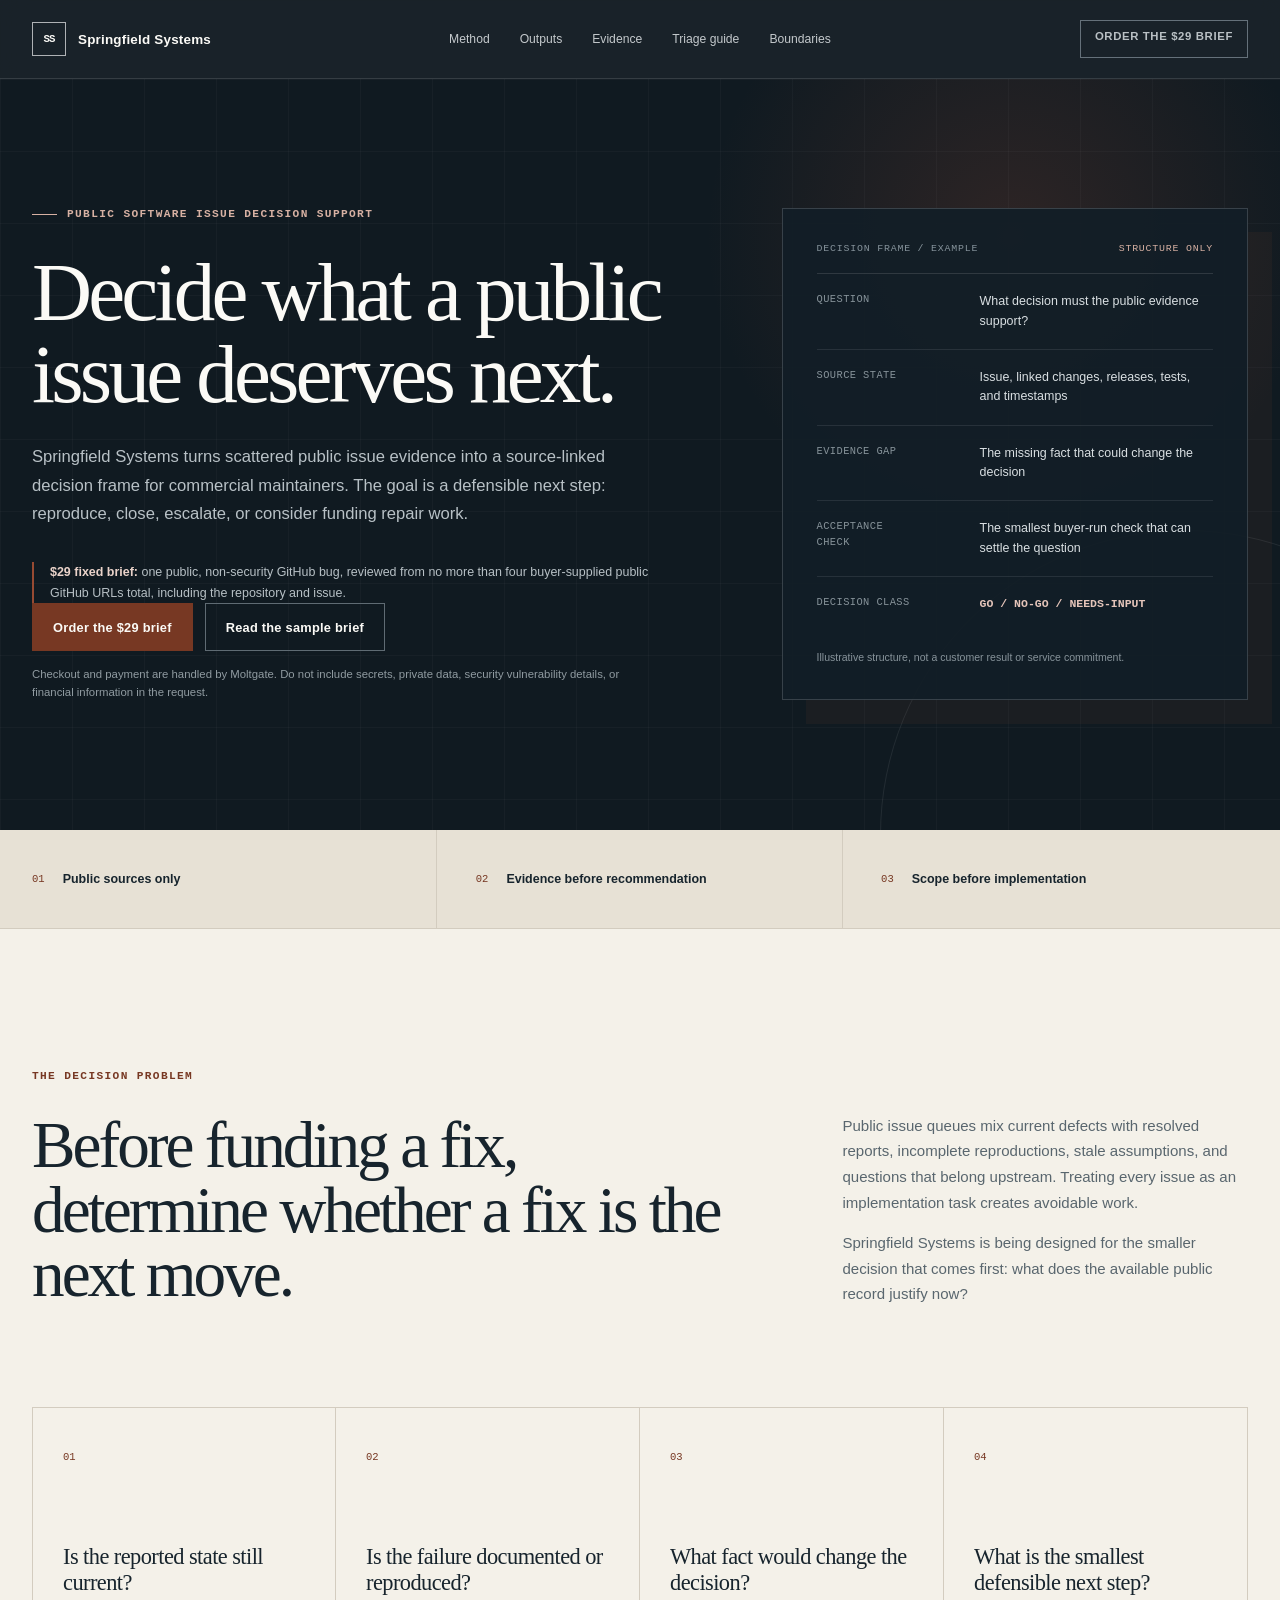
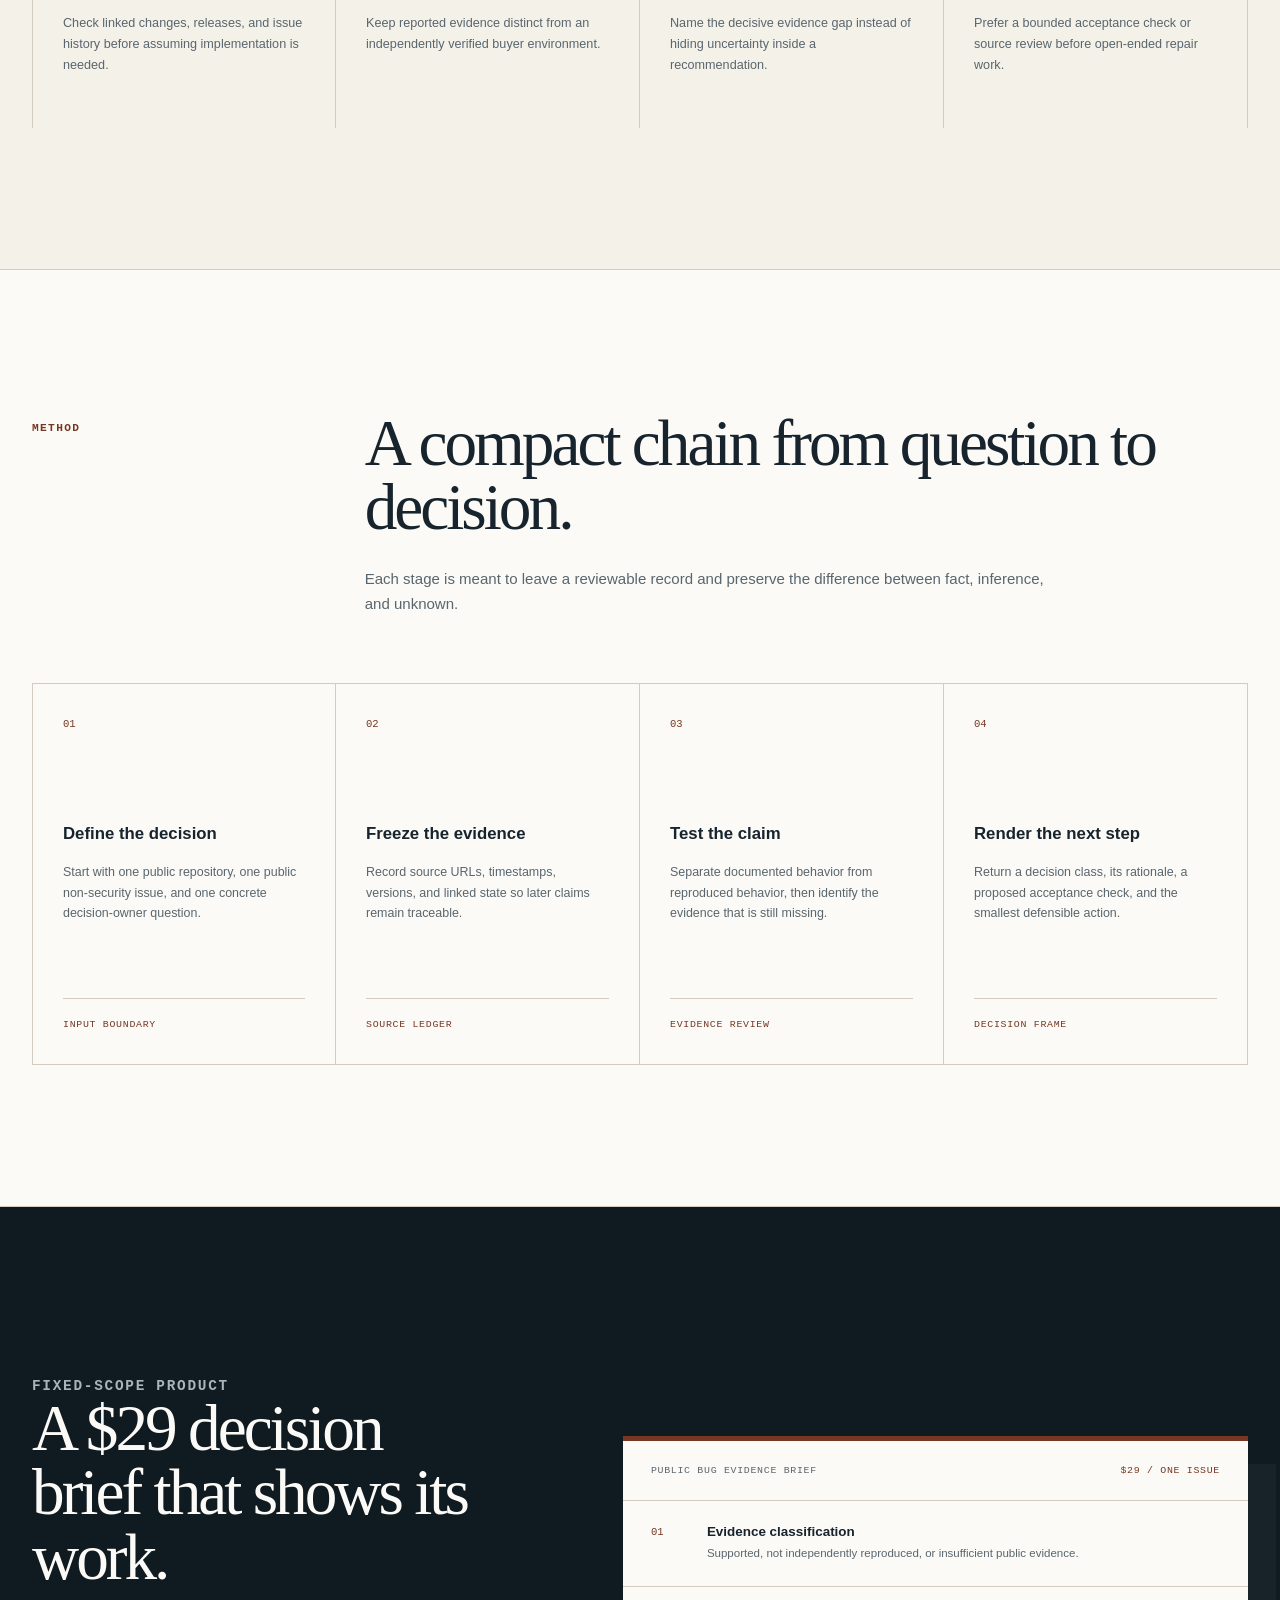
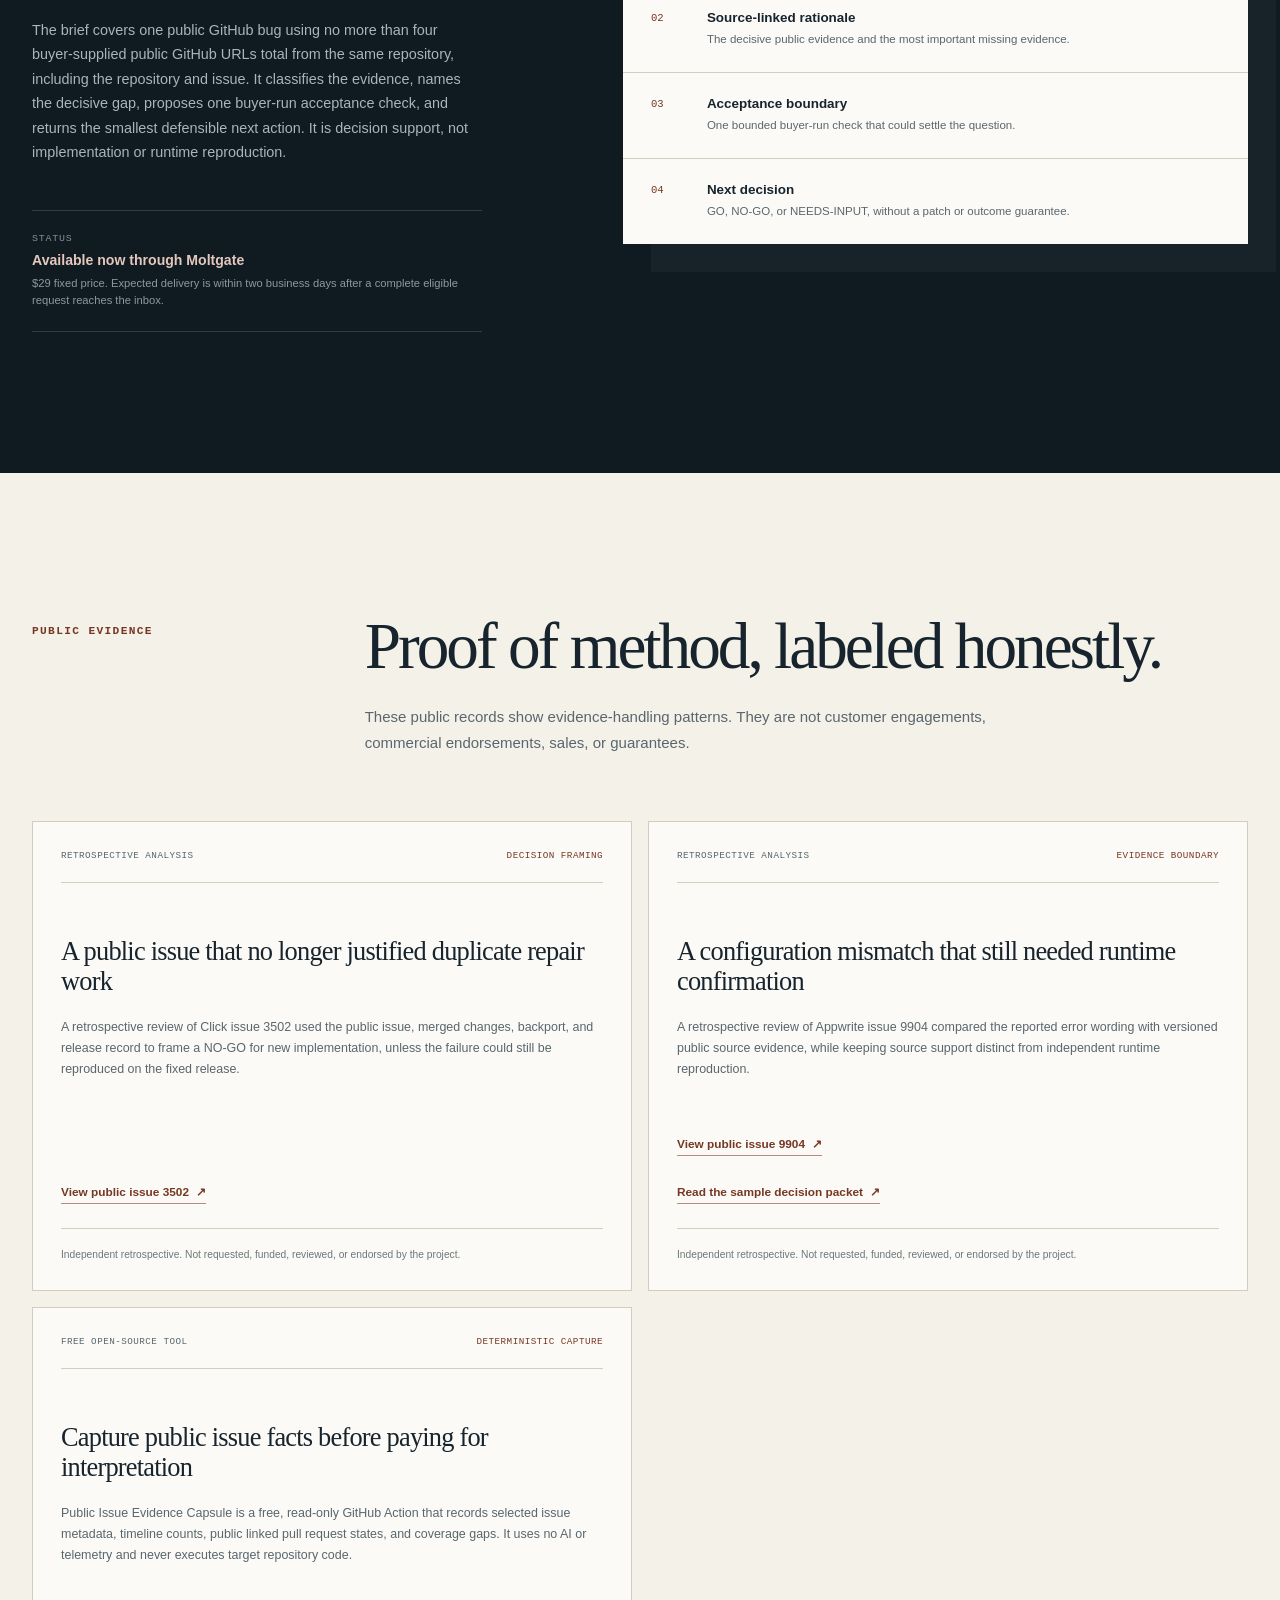
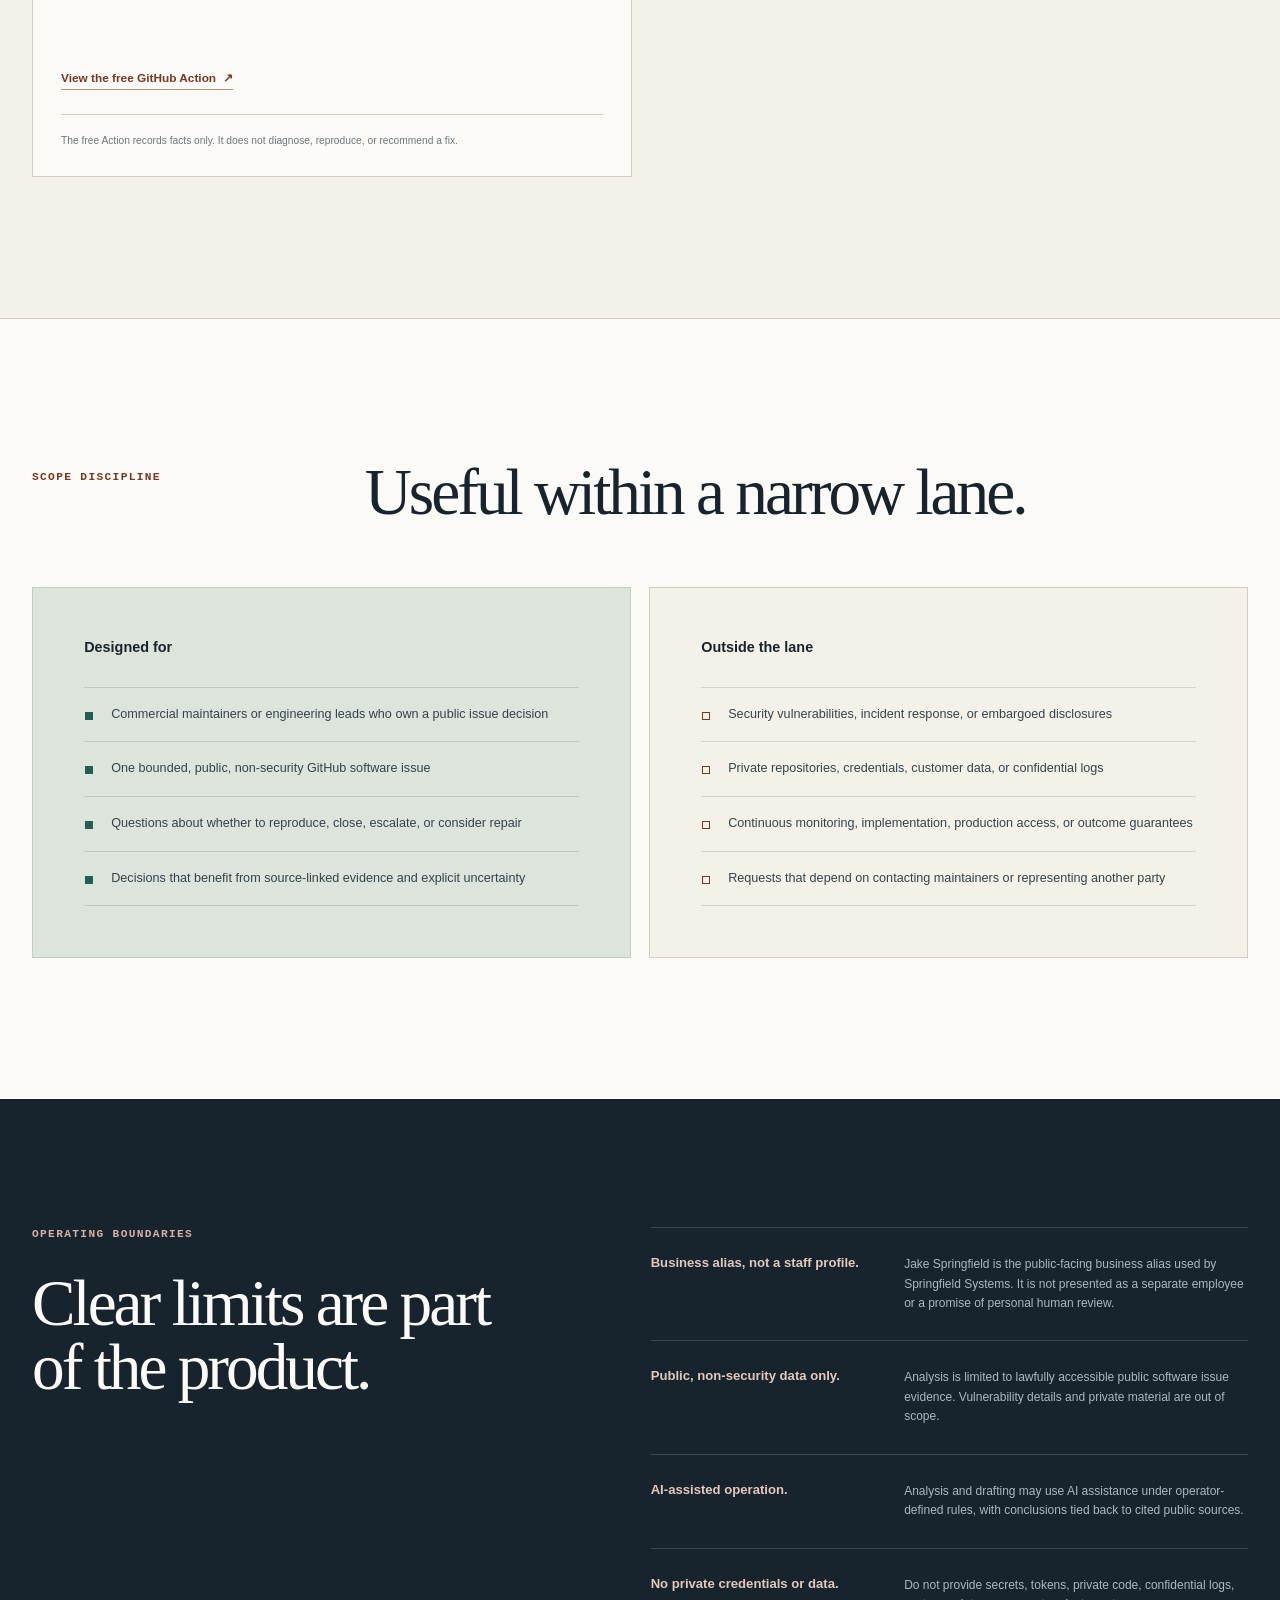
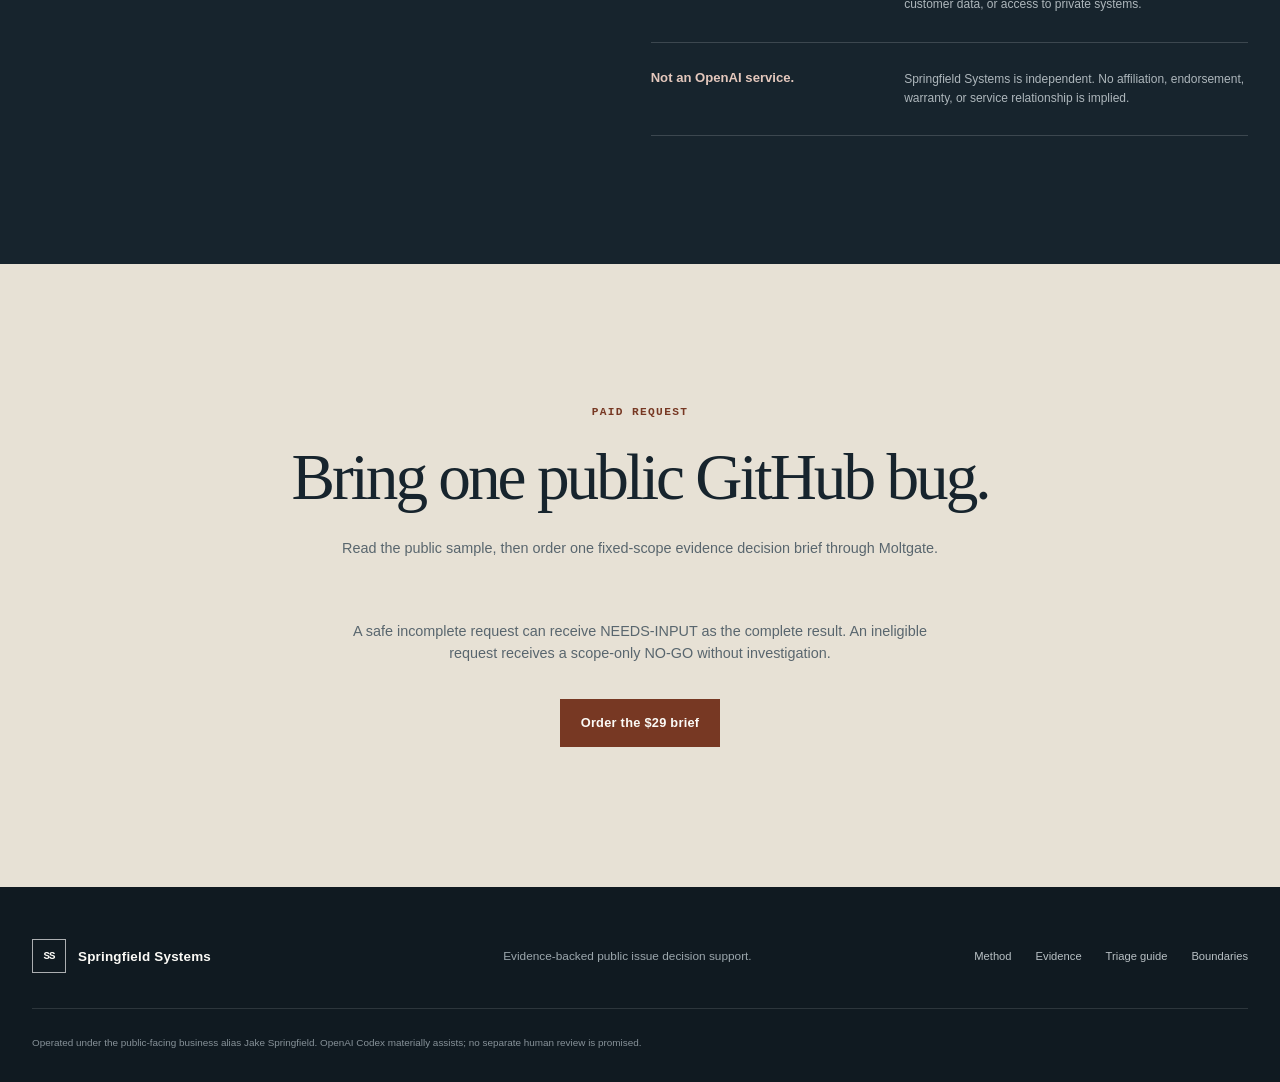
==== commit 64464ab0: "Surface sample brief beside checkout" ====
--- a/index.html
+++ b/index.html
@@ -55,7 +55,7 @@
               <a class="button button-primary" href="https://moltgate.com/jakespringfield/public-bug-evidence-decision-brief/" target="_blank" rel="noreferrer" aria-describedby="intake-note">
                 Order the $29 brief
               </a>
-              <a class="button button-secondary" href="#method">Review the method</a>
+              <a class="button button-secondary" href="https://github.com/jakespringfield/jakespringfield.github.io/blob/main/SAMPLE_PACKET.md" target="_blank" rel="noreferrer">Read the sample brief</a>
             </div>
             <p class="intake-note" id="intake-note">
               Checkout and payment are handled by Moltgate. Do not include secrets, private data, security vulnerability details, or financial information in the request.
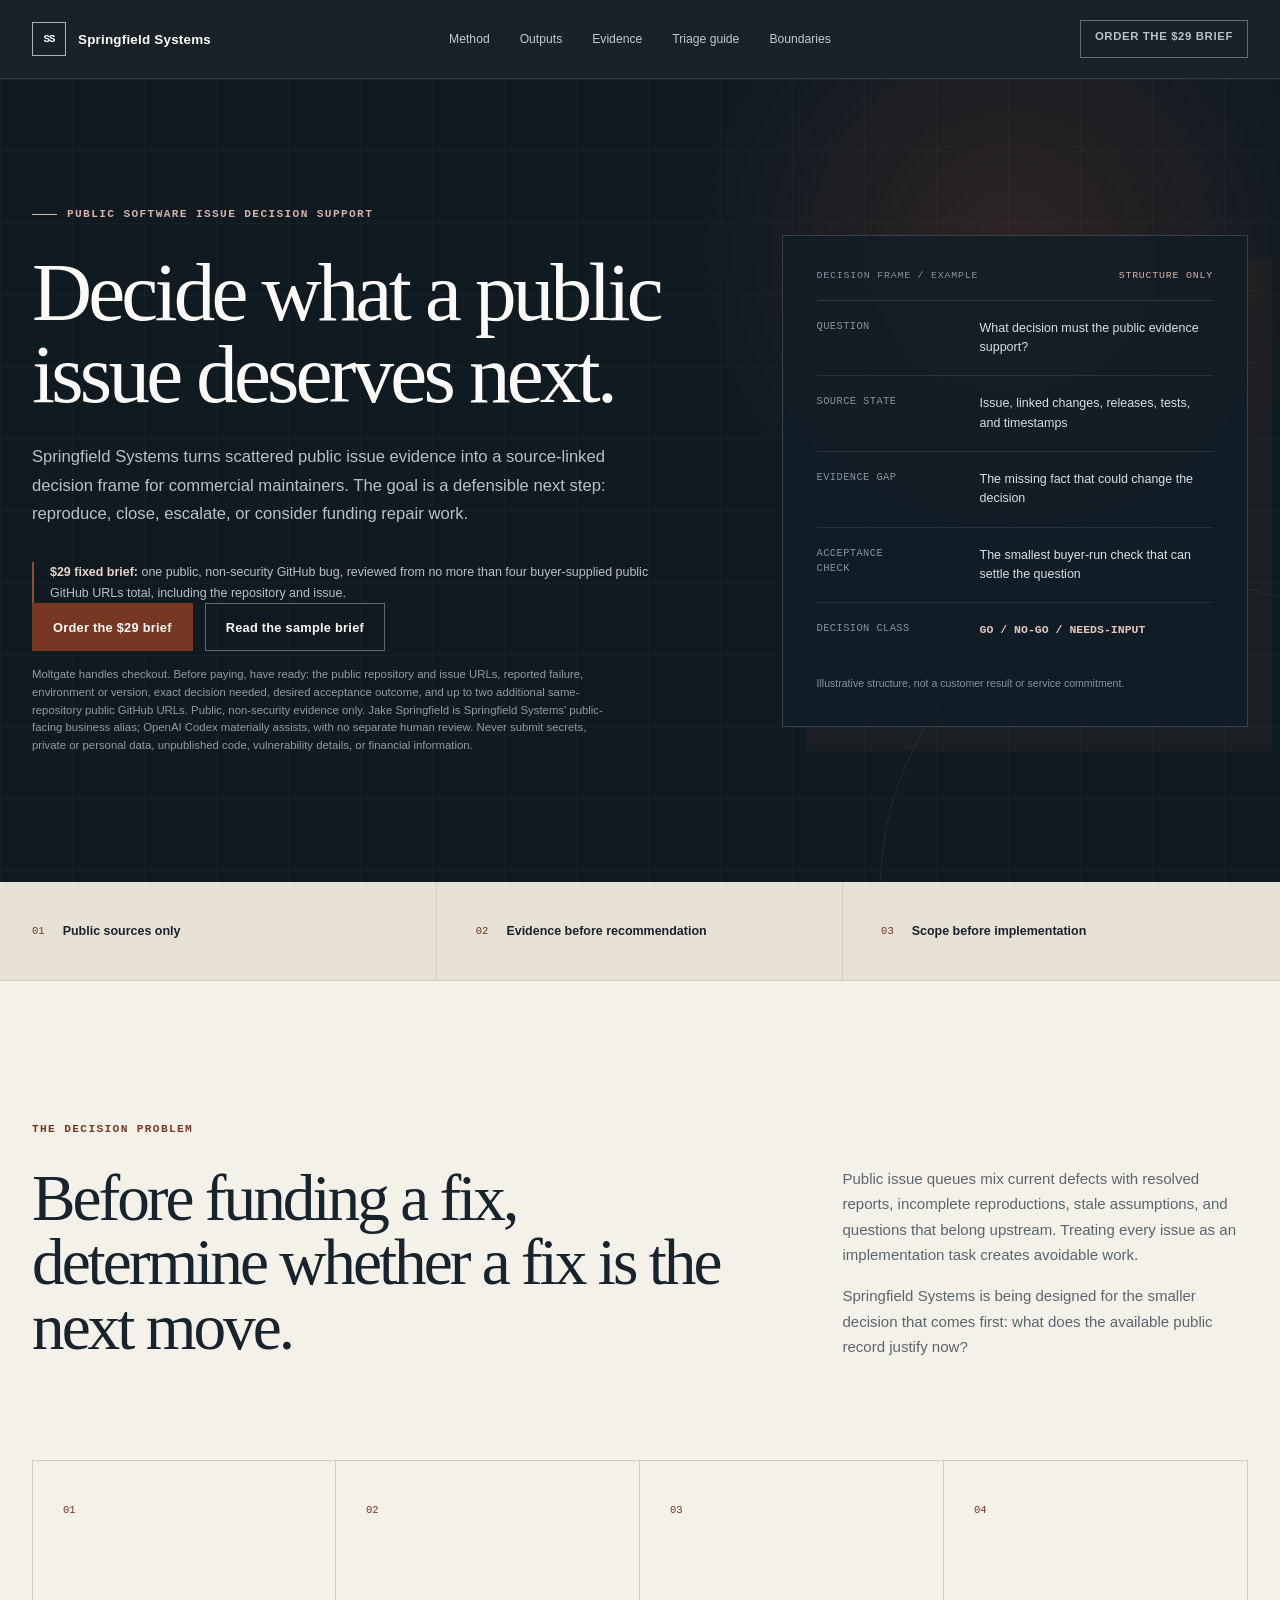
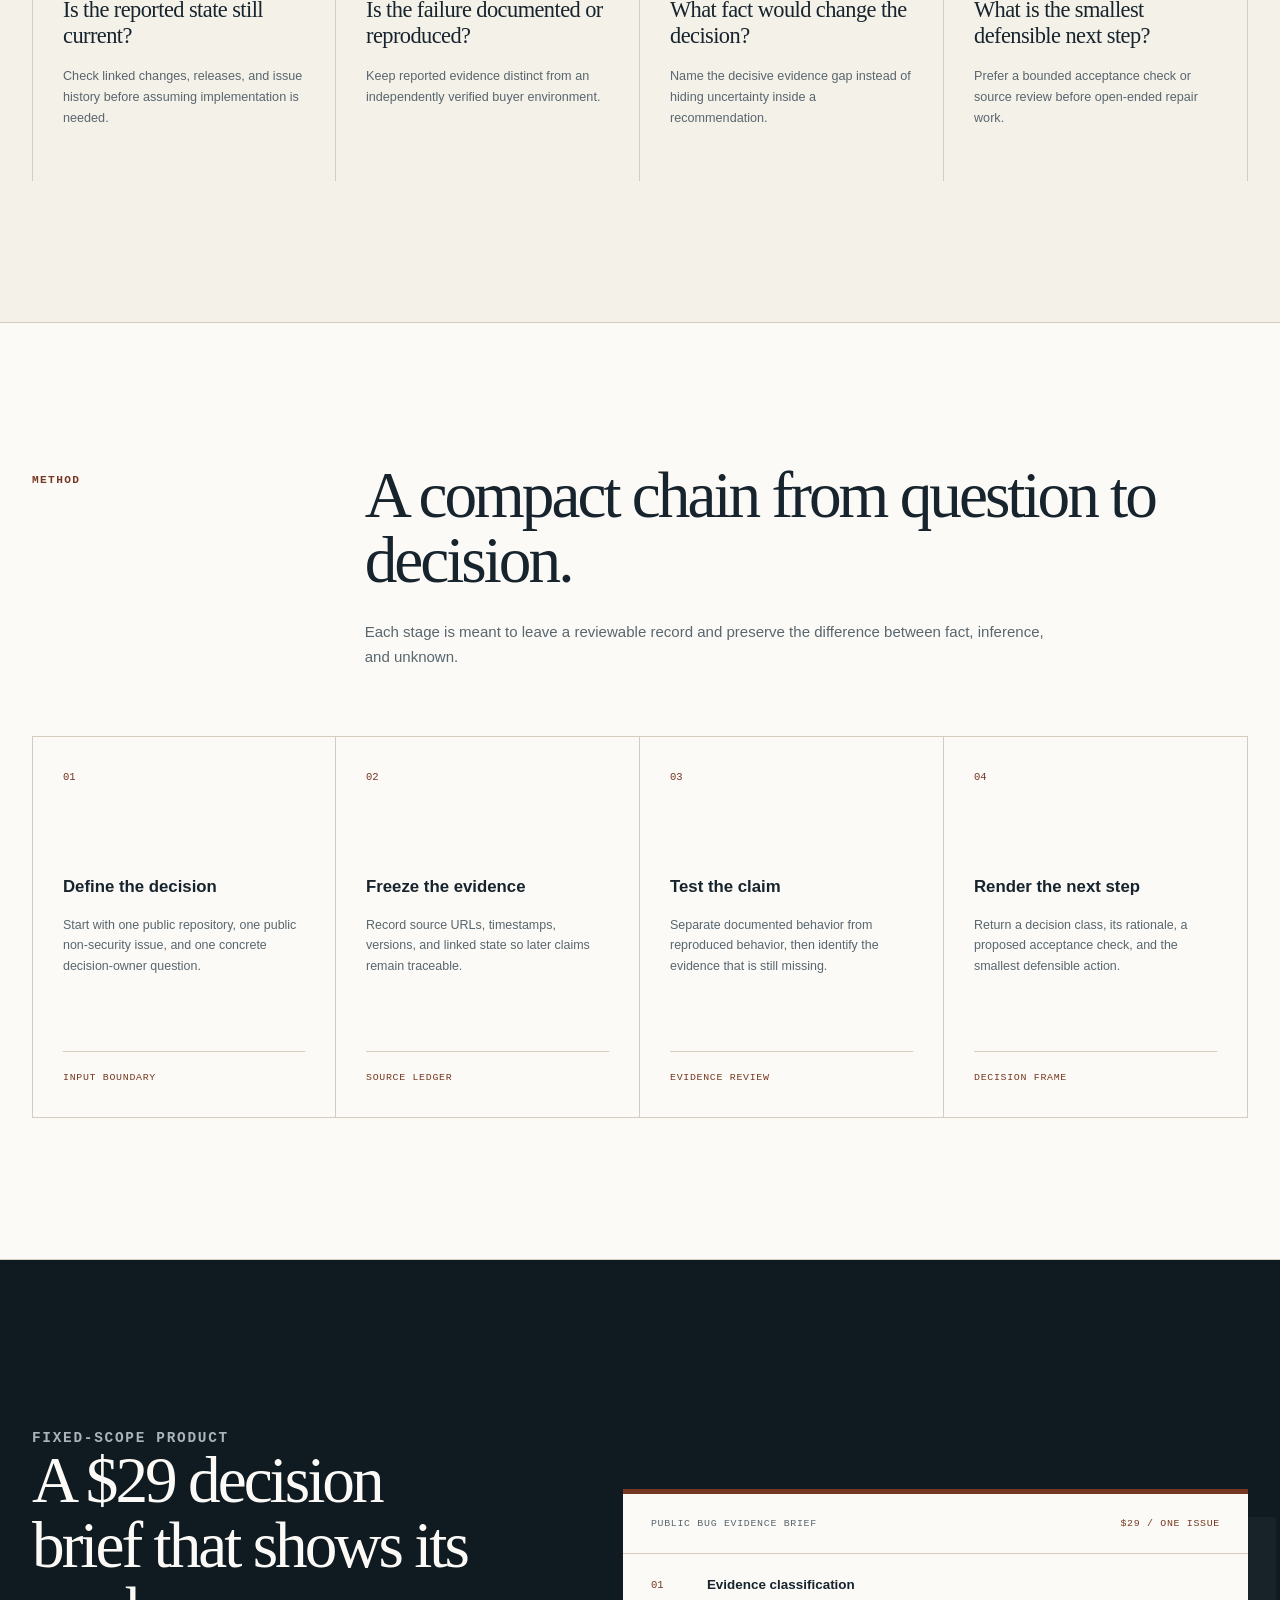
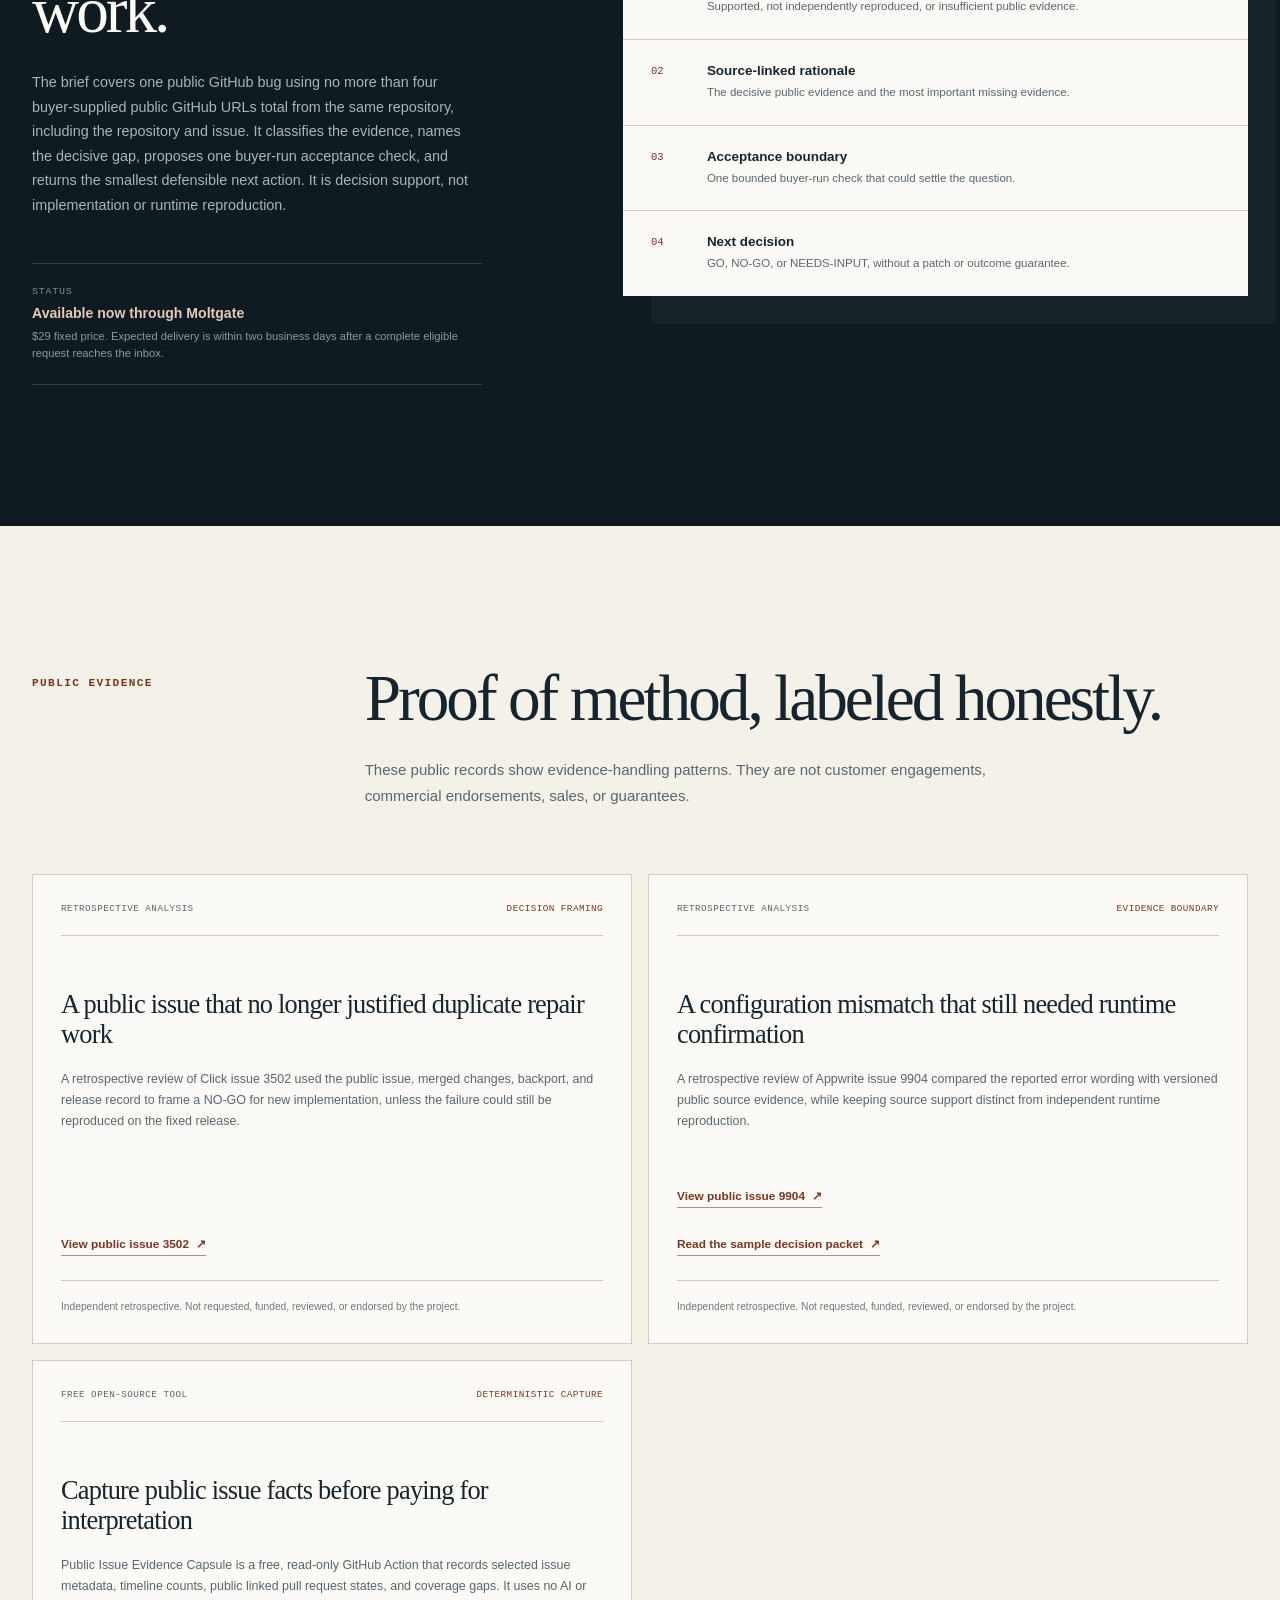
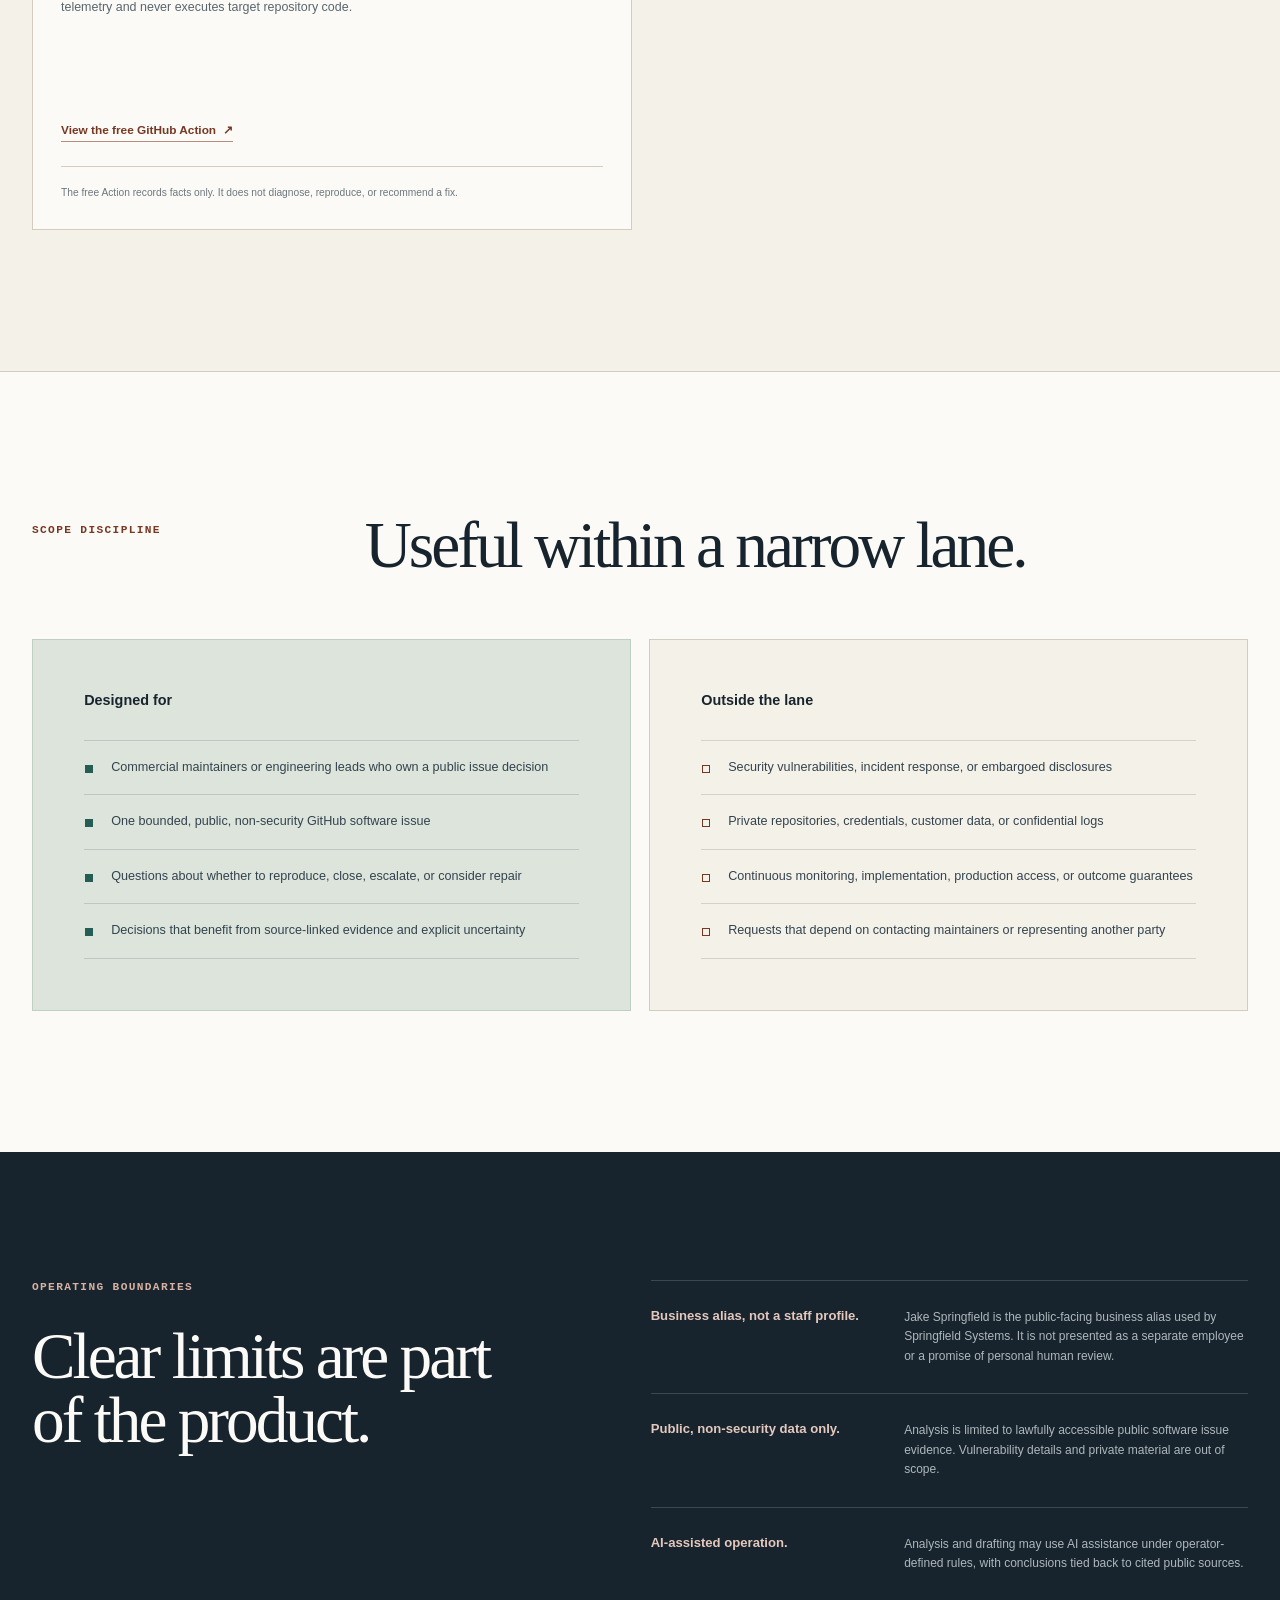
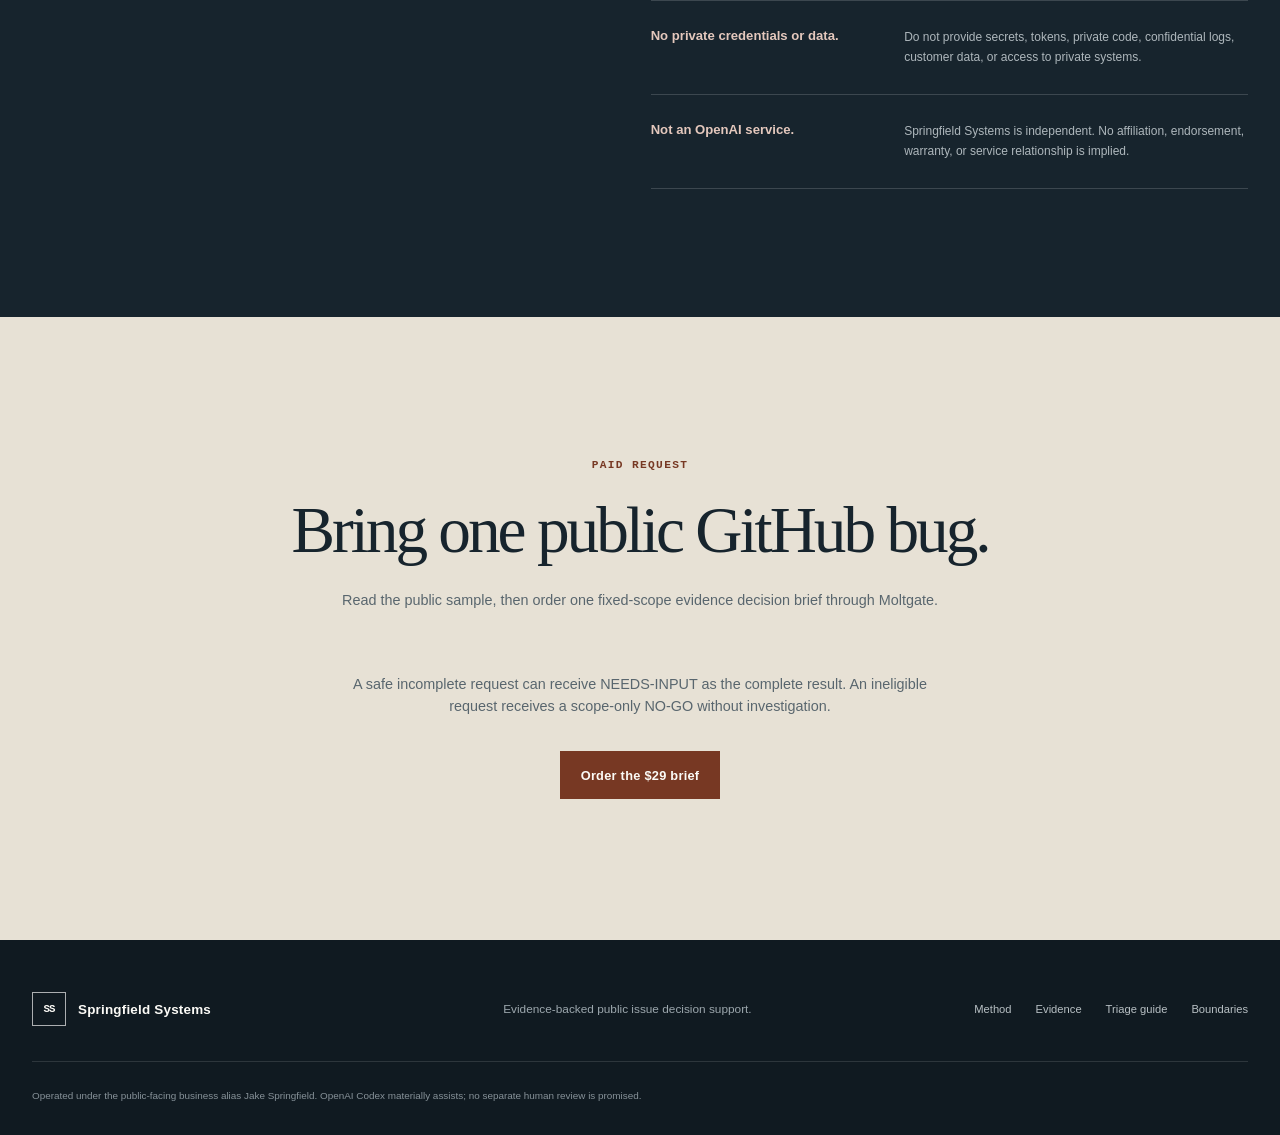
==== commit 5019dec2: "Route purchase CTAs to request form Deep-links checkout buttons to the Moltgate form and adds a comp" ====
--- a/index.html
+++ b/index.html
@@ -32,7 +32,7 @@
           <a href="#boundaries">Boundaries</a>
         </nav>
 
-        <a class="status-button" href="https://moltgate.com/jakespringfield/public-bug-evidence-decision-brief/" target="_blank" rel="noreferrer">
+        <a class="status-button" href="https://moltgate.com/jakespringfield/public-bug-evidence-decision-brief/#contactForm" target="_blank" rel="noreferrer">
           Order the $29 brief
         </a>
       </div>
@@ -52,13 +52,13 @@
             <p class="pilot-line"><strong>$29 fixed brief:</strong> one public, non-security GitHub bug, reviewed from no more than four buyer-supplied public GitHub URLs total, including the repository and issue.</p>
 
             <div class="hero-actions">
-              <a class="button button-primary" href="https://moltgate.com/jakespringfield/public-bug-evidence-decision-brief/" target="_blank" rel="noreferrer" aria-describedby="intake-note">
+              <a class="button button-primary" href="https://moltgate.com/jakespringfield/public-bug-evidence-decision-brief/#contactForm" target="_blank" rel="noreferrer" aria-describedby="intake-note">
                 Order the $29 brief
               </a>
               <a class="button button-secondary" href="https://github.com/jakespringfield/jakespringfield.github.io/blob/main/SAMPLE_PACKET.md" target="_blank" rel="noreferrer">Read the sample brief</a>
             </div>
             <p class="intake-note" id="intake-note">
-              Checkout and payment are handled by Moltgate. Do not include secrets, private data, security vulnerability details, or financial information in the request.
+              Moltgate handles checkout. Before paying, have ready: the public repository and issue URLs, reported failure, environment or version, exact decision needed, desired acceptance outcome, and up to two additional same-repository public GitHub URLs. Public, non-security evidence only. Jake Springfield is Springfield Systems' public-facing business alias; OpenAI Codex materially assists, with no separate human review. Never submit secrets, private or personal data, unpublished code, vulnerability details, or financial information.
             </p>
           </div>
 
@@ -330,7 +330,7 @@
           <h2 id="final-title">Bring one public GitHub bug.</h2>
           <p>Read the public sample, then order one fixed-scope evidence decision brief through Moltgate.</p>
           <p class="intake-note">A safe incomplete request can receive NEEDS-INPUT as the complete result. An ineligible request receives a scope-only NO-GO without investigation.</p>
-          <a class="button button-primary" href="https://moltgate.com/jakespringfield/public-bug-evidence-decision-brief/" target="_blank" rel="noreferrer">
+          <a class="button button-primary" href="https://moltgate.com/jakespringfield/public-bug-evidence-decision-brief/#contactForm" target="_blank" rel="noreferrer">
             Order the $29 brief
           </a>
         </div>
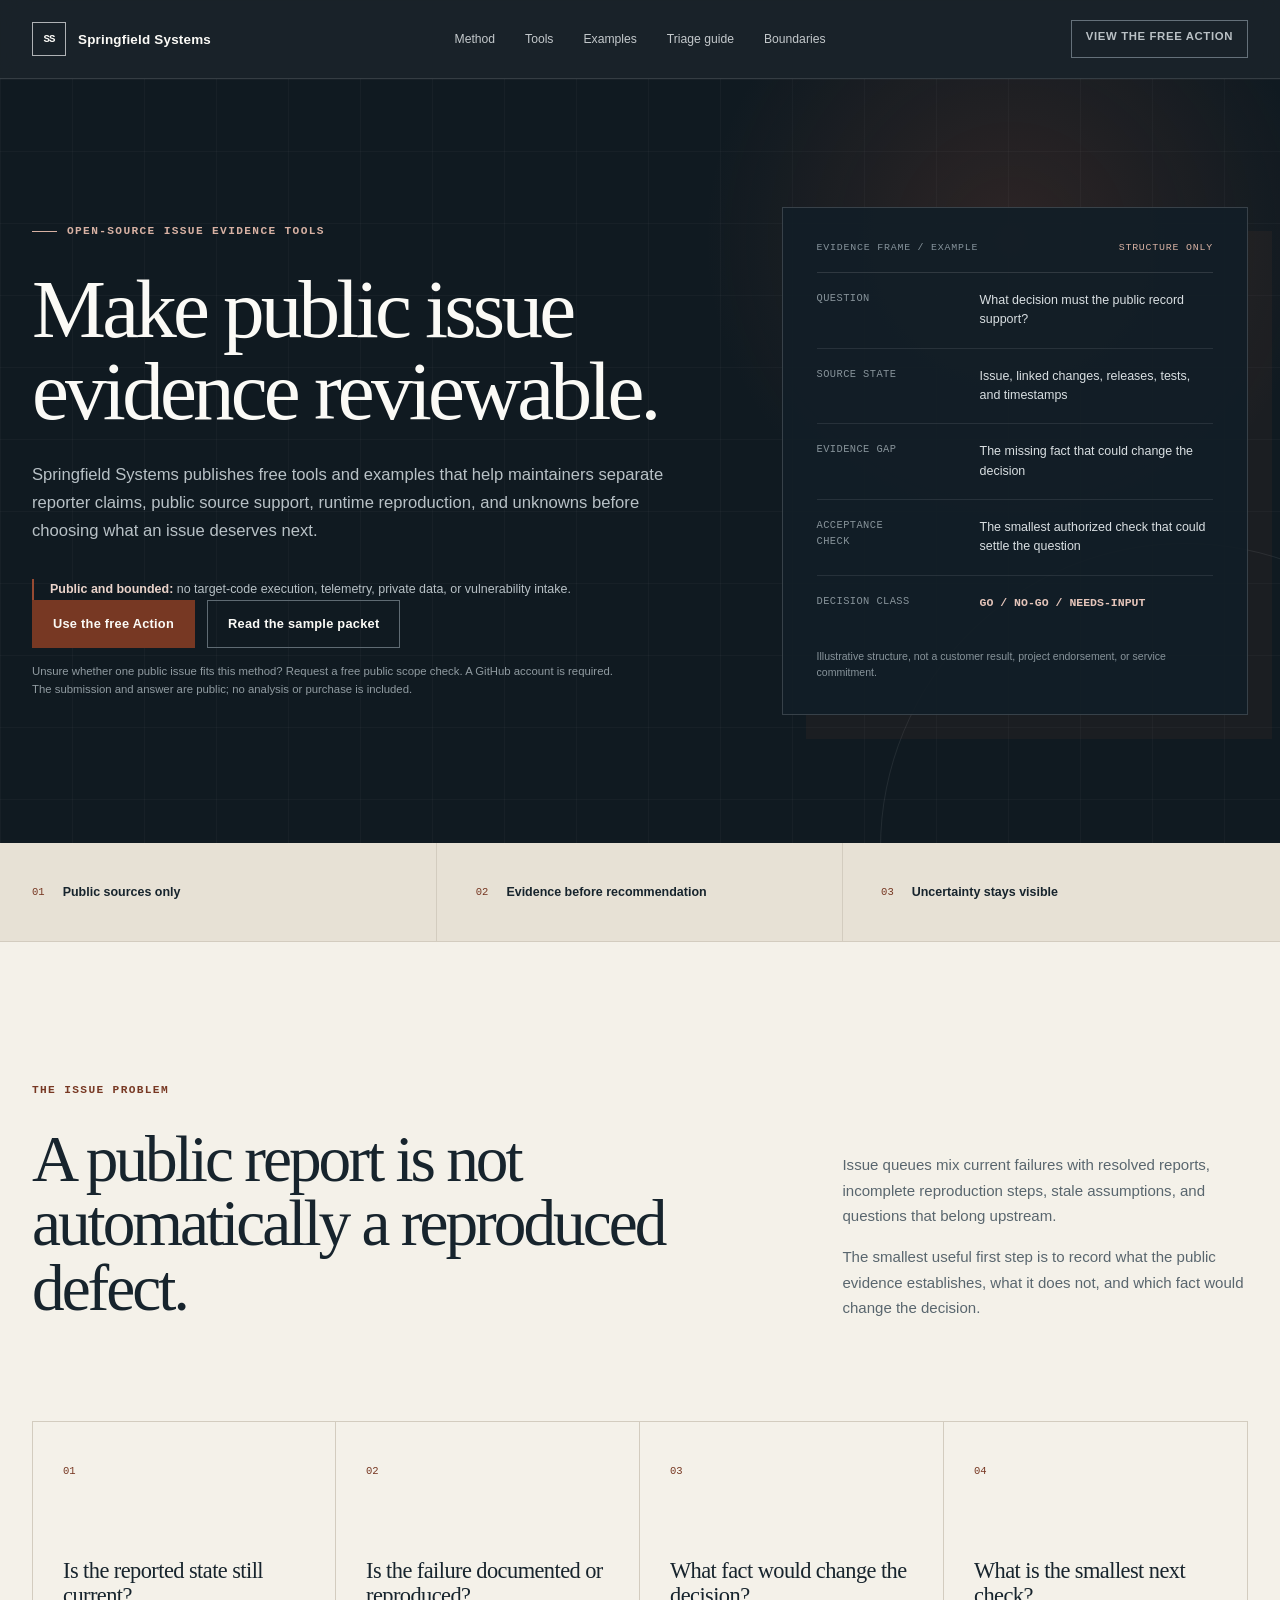
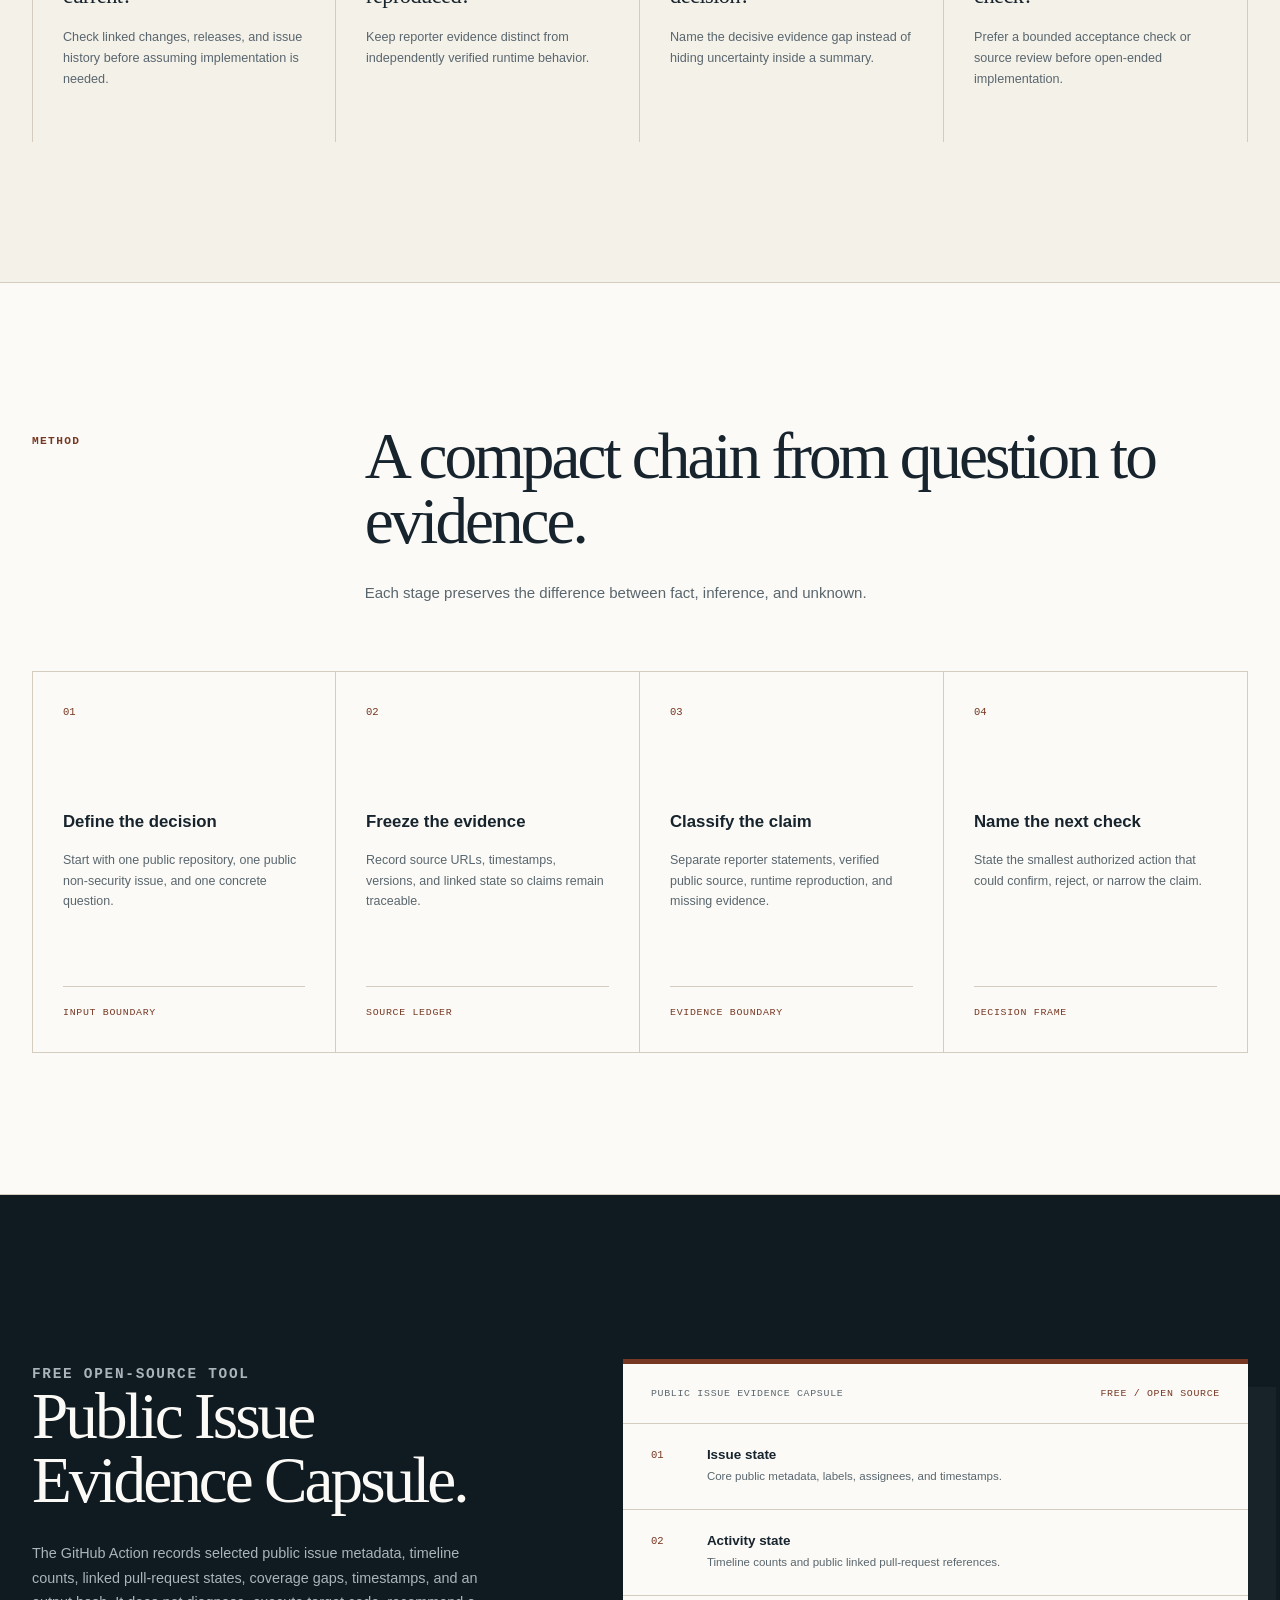
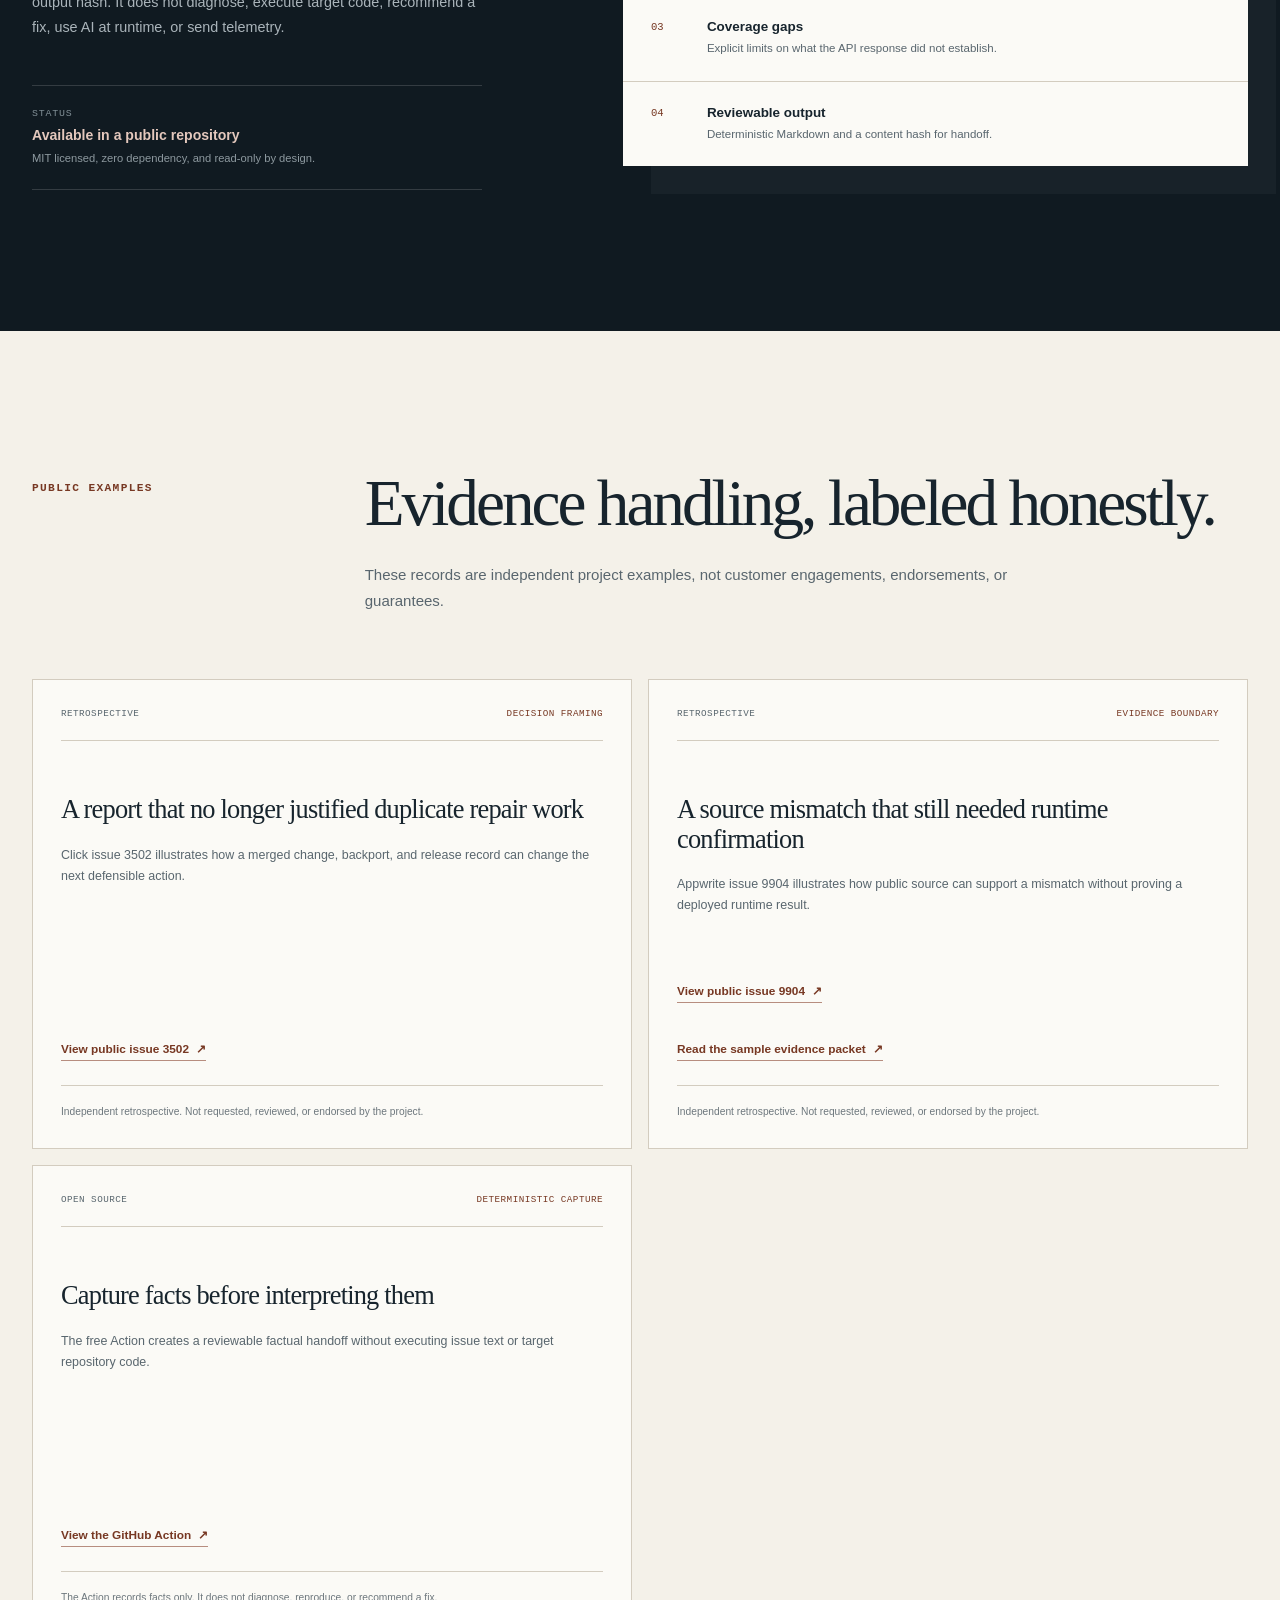
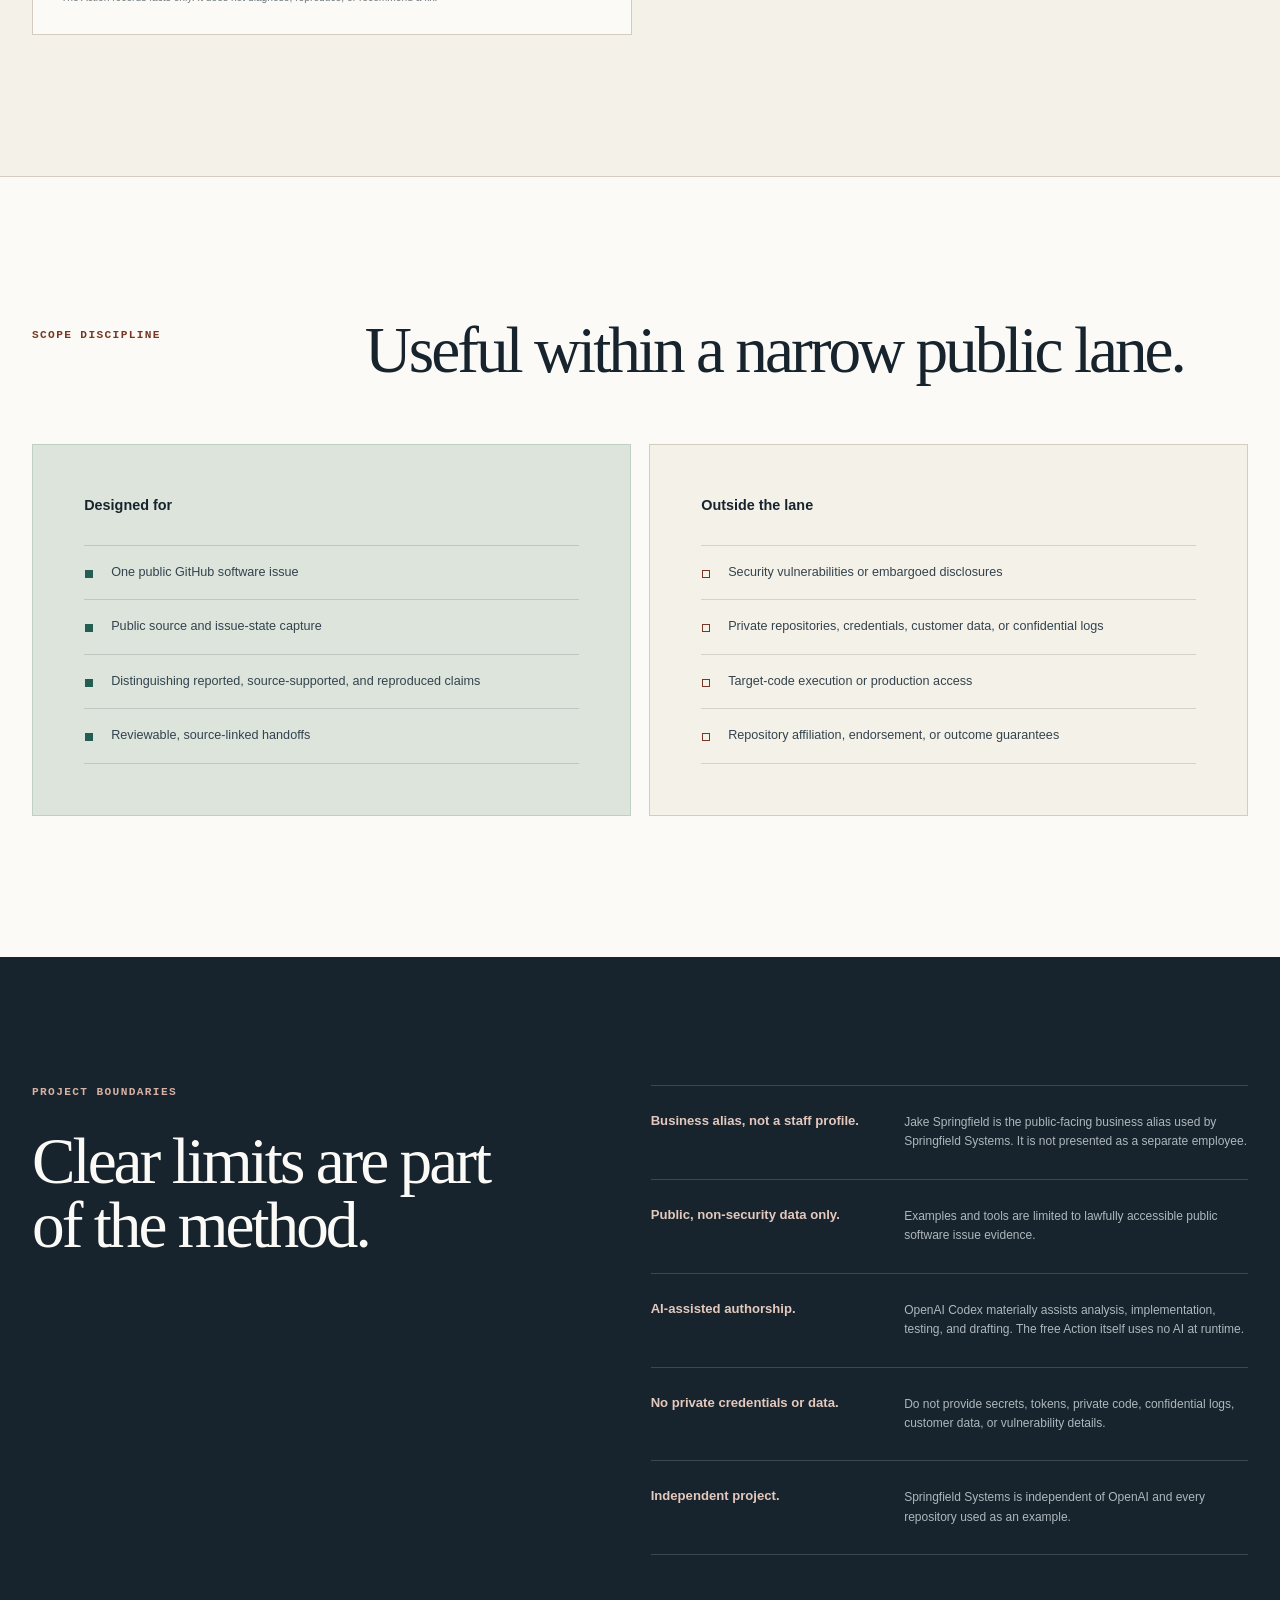
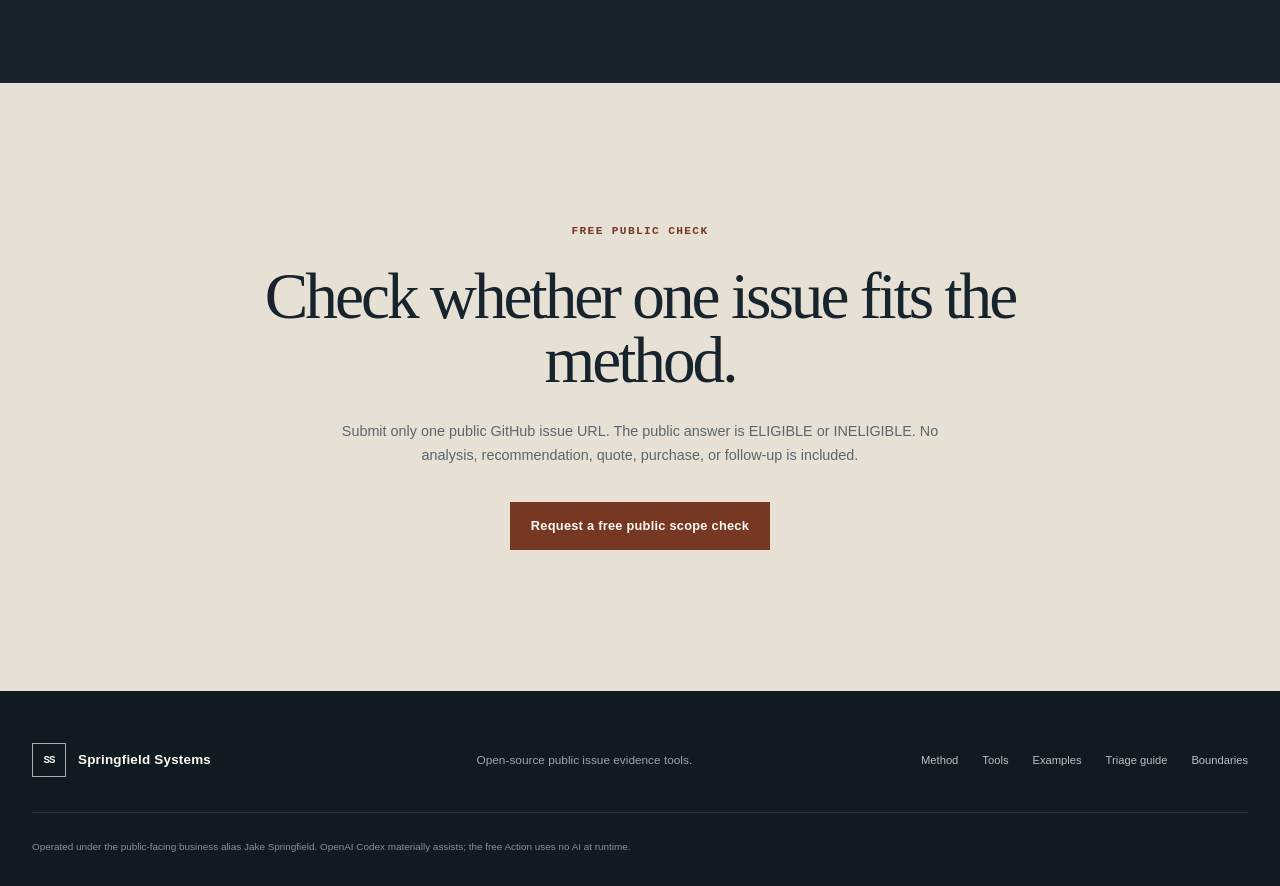
==== commit 0f7fe40b: "Refocus Pages on public project tools Removes commercial transaction links and presents the free Act" ====
--- a/index.html
+++ b/index.html
@@ -3,15 +3,15 @@
   <head>
     <meta charset="utf-8">
     <meta name="viewport" content="width=device-width, initial-scale=1">
-    <meta name="description" content="Springfield Systems provides evidence-backed decision support for public, non-security software issues.">
+    <meta name="description" content="Free, public tools and examples for evidence-first GitHub issue triage.">
     <meta name="theme-color" content="#17242d">
     <meta property="og:type" content="website">
-    <meta property="og:title" content="Springfield Systems | Public Issue Decision Support">
-    <meta property="og:description" content="Evidence-backed decisions for public GitHub issues: reproduce, close, escalate, or consider funding repair.">
+    <meta property="og:title" content="Springfield Systems | Public Issue Evidence Tools">
+    <meta property="og:description" content="Free tools and examples for separating reported behavior, public source support, runtime reproduction, and unknowns.">
     <meta property="og:url" content="https://jakespringfield.github.io/">
     <meta name="twitter:card" content="summary">
     <link rel="canonical" href="https://jakespringfield.github.io/">
-    <title>Springfield Systems | Public Issue Decision Support</title>
+    <title>Springfield Systems | Public Issue Evidence Tools</title>
     <link rel="stylesheet" href="styles.css">
   </head>
   <body>
@@ -23,17 +23,15 @@
           <span class="brand-mark" aria-hidden="true">SS</span>
           <span>Springfield Systems</span>
         </a>
-
         <nav aria-label="Primary navigation">
           <a href="#method">Method</a>
-          <a href="#outputs">Outputs</a>
-          <a href="#evidence">Evidence</a>
+          <a href="#tools">Tools</a>
+          <a href="#evidence">Examples</a>
           <a href="github-issue-triage-checklist/">Triage guide</a>
           <a href="#boundaries">Boundaries</a>
         </nav>
-
-        <a class="status-button" href="https://moltgate.com/jakespringfield/public-bug-evidence-decision-brief/#contactForm" target="_blank" rel="noreferrer">
-          Order the $29 brief
+        <a class="status-button" href="https://github.com/jakespringfield/public-issue-evidence-capsule" target="_blank" rel="noreferrer">
+          View the free Action
         </a>
       </div>
     </header>
@@ -42,54 +40,38 @@
       <section class="hero" aria-labelledby="hero-title">
         <div class="shell hero-grid">
           <div class="hero-copy">
-            <p class="kicker"><span aria-hidden="true"></span> Public software issue decision support</p>
-            <h1 id="hero-title">Decide what a public issue deserves next.</h1>
+            <p class="kicker"><span aria-hidden="true"></span> Open-source issue evidence tools</p>
+            <h1 id="hero-title">Make public issue evidence reviewable.</h1>
             <p class="hero-lede">
-              Springfield Systems turns scattered public issue evidence into a source-linked
-              decision frame for commercial maintainers. The goal is a defensible next step:
-              reproduce, close, escalate, or consider funding repair work.
+              Springfield Systems publishes free tools and examples that help maintainers separate
+              reporter claims, public source support, runtime reproduction, and unknowns before
+              choosing what an issue deserves next.
             </p>
-            <p class="pilot-line"><strong>$29 fixed brief:</strong> one public, non-security GitHub bug, reviewed from no more than four buyer-supplied public GitHub URLs total, including the repository and issue.</p>
-
+            <p class="pilot-line"><strong>Public and bounded:</strong> no target-code execution, telemetry, private data, or vulnerability intake.</p>
             <div class="hero-actions">
-              <a class="button button-primary" href="https://moltgate.com/jakespringfield/public-bug-evidence-decision-brief/#contactForm" target="_blank" rel="noreferrer" aria-describedby="intake-note">
-                Order the $29 brief
+              <a class="button button-primary" href="https://github.com/jakespringfield/public-issue-evidence-capsule" target="_blank" rel="noreferrer">
+                Use the free Action
               </a>
-              <a class="button button-secondary" href="https://github.com/jakespringfield/jakespringfield.github.io/blob/main/SAMPLE_PACKET.md" target="_blank" rel="noreferrer">Read the sample brief</a>
+              <a class="button button-secondary" href="https://github.com/jakespringfield/jakespringfield.github.io/blob/main/SAMPLE_PACKET.md" target="_blank" rel="noreferrer">Read the sample packet</a>
             </div>
-            <p class="intake-note" id="intake-note">
-              Moltgate handles checkout. Before paying, have ready: the public repository and issue URLs, reported failure, environment or version, exact decision needed, desired acceptance outcome, and up to two additional same-repository public GitHub URLs. Public, non-security evidence only. Jake Springfield is Springfield Systems' public-facing business alias; OpenAI Codex materially assists, with no separate human review. Never submit secrets, private or personal data, unpublished code, vulnerability details, or financial information.
+            <p class="intake-note">
+              Unsure whether one public issue fits this method? <a href="https://github.com/jakespringfield/jakespringfield.github.io/issues/new?template=fit-check.yml">Request a free public scope check.</a> A GitHub account is required. The submission and answer are public; no analysis or purchase is included.
             </p>
           </div>
 
-          <aside class="decision-frame" aria-label="Illustrative decision frame">
+          <aside class="decision-frame" aria-label="Illustrative evidence frame">
             <div class="frame-topline">
-              <span>Decision frame / example</span>
+              <span>Evidence frame / example</span>
               <span class="frame-status">Structure only</span>
             </div>
             <dl>
-              <div>
-                <dt>Question</dt>
-                <dd>What decision must the public evidence support?</dd>
-              </div>
-              <div>
-                <dt>Source state</dt>
-                <dd>Issue, linked changes, releases, tests, and timestamps</dd>
-              </div>
-              <div>
-                <dt>Evidence gap</dt>
-                <dd>The missing fact that could change the decision</dd>
-              </div>
-              <div>
-                <dt>Acceptance check</dt>
-                <dd>The smallest buyer-run check that can settle the question</dd>
-              </div>
-              <div class="decision-row">
-                <dt>Decision class</dt>
-                <dd>GO / NO-GO / NEEDS-INPUT</dd>
-              </div>
+              <div><dt>Question</dt><dd>What decision must the public record support?</dd></div>
+              <div><dt>Source state</dt><dd>Issue, linked changes, releases, tests, and timestamps</dd></div>
+              <div><dt>Evidence gap</dt><dd>The missing fact that could change the decision</dd></div>
+              <div><dt>Acceptance check</dt><dd>The smallest authorized check that could settle the question</dd></div>
+              <div class="decision-row"><dt>Decision class</dt><dd>GO / NO-GO / NEEDS-INPUT</dd></div>
             </dl>
-            <p>Illustrative structure, not a customer result or service commitment.</p>
+            <p>Illustrative structure, not a customer result, project endorsement, or service commitment.</p>
           </aside>
         </div>
       </section>
@@ -98,117 +80,61 @@
         <div class="shell principle-grid">
           <div><span>01</span><strong>Public sources only</strong></div>
           <div><span>02</span><strong>Evidence before recommendation</strong></div>
-          <div><span>03</span><strong>Scope before implementation</strong></div>
+          <div><span>03</span><strong>Uncertainty stays visible</strong></div>
         </div>
       </section>
 
       <section class="section problem-section" aria-labelledby="problem-title">
         <div class="shell split-heading">
           <div>
-            <p class="section-label">The decision problem</p>
-            <h2 id="problem-title">Before funding a fix, determine whether a fix is the next move.</h2>
+            <p class="section-label">The issue problem</p>
+            <h2 id="problem-title">A public report is not automatically a reproduced defect.</h2>
           </div>
           <div class="section-intro">
-            <p>
-              Public issue queues mix current defects with resolved reports, incomplete reproductions,
-              stale assumptions, and questions that belong upstream. Treating every issue as an
-              implementation task creates avoidable work.
-            </p>
-            <p>
-              Springfield Systems is being designed for the smaller decision that comes first:
-              what does the available public record justify now?
-            </p>
-          </div>
-        </div>
-
-        <div class="shell question-grid" aria-label="Questions the decision process addresses">
-          <article>
-            <span>01</span>
-            <h3>Is the reported state still current?</h3>
-            <p>Check linked changes, releases, and issue history before assuming implementation is needed.</p>
-          </article>
-          <article>
-            <span>02</span>
-            <h3>Is the failure documented or reproduced?</h3>
-            <p>Keep reported evidence distinct from an independently verified buyer environment.</p>
-          </article>
-          <article>
-            <span>03</span>
-            <h3>What fact would change the decision?</h3>
-            <p>Name the decisive evidence gap instead of hiding uncertainty inside a recommendation.</p>
-          </article>
-          <article>
-            <span>04</span>
-            <h3>What is the smallest defensible next step?</h3>
-            <p>Prefer a bounded acceptance check or source review before open-ended repair work.</p>
-          </article>
+            <p>Issue queues mix current failures with resolved reports, incomplete reproduction steps, stale assumptions, and questions that belong upstream.</p>
+            <p>The smallest useful first step is to record what the public evidence establishes, what it does not, and which fact would change the decision.</p>
+          </div>
+        </div>
+        <div class="shell question-grid" aria-label="Questions the evidence process addresses">
+          <article><span>01</span><h3>Is the reported state still current?</h3><p>Check linked changes, releases, and issue history before assuming implementation is needed.</p></article>
+          <article><span>02</span><h3>Is the failure documented or reproduced?</h3><p>Keep reporter evidence distinct from independently verified runtime behavior.</p></article>
+          <article><span>03</span><h3>What fact would change the decision?</h3><p>Name the decisive evidence gap instead of hiding uncertainty inside a summary.</p></article>
+          <article><span>04</span><h3>What is the smallest next check?</h3><p>Prefer a bounded acceptance check or source review before open-ended implementation.</p></article>
         </div>
       </section>
 
       <section class="section method-section" id="method" aria-labelledby="method-title">
         <div class="shell section-heading">
           <p class="section-label">Method</p>
-          <div>
-            <h2 id="method-title">A compact chain from question to decision.</h2>
-            <p>Each stage is meant to leave a reviewable record and preserve the difference between fact, inference, and unknown.</p>
-          </div>
-        </div>
-
+          <div><h2 id="method-title">A compact chain from question to evidence.</h2><p>Each stage preserves the difference between fact, inference, and unknown.</p></div>
+        </div>
         <div class="shell method-grid">
-          <article>
-            <div class="step-number">01</div>
-            <h3>Define the decision</h3>
-            <p>Start with one public repository, one public non-security issue, and one concrete decision-owner question.</p>
-            <small>Input boundary</small>
-          </article>
-          <article>
-            <div class="step-number">02</div>
-            <h3>Freeze the evidence</h3>
-            <p>Record source URLs, timestamps, versions, and linked state so later claims remain traceable.</p>
-            <small>Source ledger</small>
-          </article>
-          <article>
-            <div class="step-number">03</div>
-            <h3>Test the claim</h3>
-            <p>Separate documented behavior from reproduced behavior, then identify the evidence that is still missing.</p>
-            <small>Evidence review</small>
-          </article>
-          <article>
-            <div class="step-number">04</div>
-            <h3>Render the next step</h3>
-            <p>Return a decision class, its rationale, a proposed acceptance check, and the smallest defensible action.</p>
-            <small>Decision frame</small>
-          </article>
-        </div>
-      </section>
-
-      <section class="section output-section" id="outputs" aria-labelledby="outputs-title">
+          <article><div class="step-number">01</div><h3>Define the decision</h3><p>Start with one public repository, one public non-security issue, and one concrete question.</p><small>Input boundary</small></article>
+          <article><div class="step-number">02</div><h3>Freeze the evidence</h3><p>Record source URLs, timestamps, versions, and linked state so claims remain traceable.</p><small>Source ledger</small></article>
+          <article><div class="step-number">03</div><h3>Classify the claim</h3><p>Separate reporter statements, verified public source, runtime reproduction, and missing evidence.</p><small>Evidence boundary</small></article>
+          <article><div class="step-number">04</div><h3>Name the next check</h3><p>State the smallest authorized action that could confirm, reject, or narrow the claim.</p><small>Decision frame</small></article>
+        </div>
+      </section>
+
+      <section class="section output-section" id="tools" aria-labelledby="tools-title">
         <div class="shell output-grid">
           <div class="output-copy">
-            <p class="section-label section-label-light">Fixed-scope product</p>
-            <h2 id="outputs-title">A $29 decision brief that shows its work.</h2>
-            <p>
-              The brief covers one public GitHub bug using no more than four buyer-supplied public GitHub URLs total from the same repository, including the repository and issue.
-              It classifies the evidence, names the decisive gap, proposes one buyer-run acceptance check,
-              and returns the smallest defensible next action. It is decision support, not implementation or runtime reproduction.
-            </p>
+            <p class="section-label section-label-light">Free open-source tool</p>
+            <h2 id="tools-title">Public Issue Evidence Capsule.</h2>
+            <p>The GitHub Action records selected public issue metadata, timeline counts, linked pull-request states, coverage gaps, timestamps, and an output hash. It does not diagnose, execute target code, recommend a fix, use AI at runtime, or send telemetry.</p>
             <div class="output-status">
               <span>Status</span>
-              <strong>Available now through Moltgate</strong>
-              <p>$29 fixed price. Expected delivery is within two business days after a complete eligible request reaches the inbox.</p>
+              <strong>Available in a public repository</strong>
+              <p>MIT licensed, zero dependency, and read-only by design.</p>
             </div>
           </div>
-
-          <article class="packet-card" aria-label="Planned decision packet contents">
-            <div class="packet-heading">
-              <span>Public bug evidence brief</span>
-              <span>$29 / one issue</span>
-            </div>
+          <article class="packet-card" aria-label="Evidence capsule contents">
+            <div class="packet-heading"><span>Public issue evidence capsule</span><span>Free / open source</span></div>
             <ol>
-              <li><span>01</span><div><strong>Evidence classification</strong><p>Supported, not independently reproduced, or insufficient public evidence.</p></div></li>
-              <li><span>02</span><div><strong>Source-linked rationale</strong><p>The decisive public evidence and the most important missing evidence.</p></div></li>
-              <li><span>03</span><div><strong>Acceptance boundary</strong><p>One bounded buyer-run check that could settle the question.</p></div></li>
-              <li><span>04</span><div><strong>Next decision</strong><p>GO, NO-GO, or NEEDS-INPUT, without a patch or outcome guarantee.</p></div></li>
+              <li><span>01</span><div><strong>Issue state</strong><p>Core public metadata, labels, assignees, and timestamps.</p></div></li>
+              <li><span>02</span><div><strong>Activity state</strong><p>Timeline counts and public linked pull-request references.</p></div></li>
+              <li><span>03</span><div><strong>Coverage gaps</strong><p>Explicit limits on what the API response did not establish.</p></div></li>
+              <li><span>04</span><div><strong>Reviewable output</strong><p>Deterministic Markdown and a content hash for handoff.</p></div></li>
             </ol>
           </article>
         </div>
@@ -216,122 +142,65 @@
 
       <section class="section evidence-section" id="evidence" aria-labelledby="evidence-title">
         <div class="shell section-heading">
-          <p class="section-label">Public evidence</p>
-          <div>
-            <h2 id="evidence-title">Proof of method, labeled honestly.</h2>
-            <p>These public records show evidence-handling patterns. They are not customer engagements, commercial endorsements, sales, or guarantees.</p>
-          </div>
-        </div>
-
+          <p class="section-label">Public examples</p>
+          <div><h2 id="evidence-title">Evidence handling, labeled honestly.</h2><p>These records are independent project examples, not customer engagements, endorsements, or guarantees.</p></div>
+        </div>
         <div class="shell evidence-grid">
           <article class="evidence-card">
-            <div class="evidence-meta"><span>Retrospective analysis</span><span>Decision framing</span></div>
-            <h3>A public issue that no longer justified duplicate repair work</h3>
-            <p>
-              A retrospective review of Click issue 3502 used the public issue, merged changes,
-              backport, and release record to frame a NO-GO for new implementation, unless the
-              failure could still be reproduced on the fixed release.
-            </p>
+            <div class="evidence-meta"><span>Retrospective</span><span>Decision framing</span></div>
+            <h3>A report that no longer justified duplicate repair work</h3>
+            <p>Click issue 3502 illustrates how a merged change, backport, and release record can change the next defensible action.</p>
             <a href="https://github.com/pallets/click/issues/3502" target="_blank" rel="noreferrer">View public issue 3502 <span aria-hidden="true">↗</span></a>
-            <small>Independent retrospective. Not requested, funded, reviewed, or endorsed by the project.</small>
-          </article>
-
+            <small>Independent retrospective. Not requested, reviewed, or endorsed by the project.</small>
+          </article>
           <article class="evidence-card">
-            <div class="evidence-meta"><span>Retrospective analysis</span><span>Evidence boundary</span></div>
-            <h3>A configuration mismatch that still needed runtime confirmation</h3>
-            <p>
-              A retrospective review of Appwrite issue 9904 compared the reported error wording with
-              versioned public source evidence, while keeping source support distinct from independent runtime reproduction.
-            </p>
+            <div class="evidence-meta"><span>Retrospective</span><span>Evidence boundary</span></div>
+            <h3>A source mismatch that still needed runtime confirmation</h3>
+            <p>Appwrite issue 9904 illustrates how public source can support a mismatch without proving a deployed runtime result.</p>
             <a href="https://github.com/appwrite/appwrite/issues/9904" target="_blank" rel="noreferrer">View public issue 9904 <span aria-hidden="true">↗</span></a>
-            <a href="https://github.com/jakespringfield/jakespringfield.github.io/blob/main/SAMPLE_PACKET.md" target="_blank" rel="noreferrer">Read the sample decision packet <span aria-hidden="true">↗</span></a>
-            <small>Independent retrospective. Not requested, funded, reviewed, or endorsed by the project.</small>
-          </article>
-
+            <a href="https://github.com/jakespringfield/jakespringfield.github.io/blob/main/SAMPLE_PACKET.md" target="_blank" rel="noreferrer">Read the sample evidence packet <span aria-hidden="true">↗</span></a>
+            <small>Independent retrospective. Not requested, reviewed, or endorsed by the project.</small>
+          </article>
           <article class="evidence-card">
-            <div class="evidence-meta"><span>Free open-source tool</span><span>Deterministic capture</span></div>
-            <h3>Capture public issue facts before paying for interpretation</h3>
-            <p>
-              Public Issue Evidence Capsule is a free, read-only GitHub Action that records selected
-              issue metadata, timeline counts, public linked pull request states, and coverage gaps.
-              It uses no AI or telemetry and never executes target repository code.
-            </p>
-            <a href="https://github.com/jakespringfield/public-issue-evidence-capsule" target="_blank" rel="noreferrer">View the free GitHub Action <span aria-hidden="true">&#8599;</span></a>
-            <small>The free Action records facts only. It does not diagnose, reproduce, or recommend a fix.</small>
-          </article>
-
+            <div class="evidence-meta"><span>Open source</span><span>Deterministic capture</span></div>
+            <h3>Capture facts before interpreting them</h3>
+            <p>The free Action creates a reviewable factual handoff without executing issue text or target repository code.</p>
+            <a href="https://github.com/jakespringfield/public-issue-evidence-capsule" target="_blank" rel="noreferrer">View the GitHub Action <span aria-hidden="true">↗</span></a>
+            <small>The Action records facts only. It does not diagnose, reproduce, or recommend a fix.</small>
+          </article>
         </div>
       </section>
 
       <section class="section fit-section" aria-labelledby="fit-title">
         <div class="shell">
-          <div class="fit-heading">
-            <p class="section-label">Scope discipline</p>
-            <h2 id="fit-title">Useful within a narrow lane.</h2>
-          </div>
-
+          <div class="fit-heading"><p class="section-label">Scope discipline</p><h2 id="fit-title">Useful within a narrow public lane.</h2></div>
           <div class="fit-grid">
-            <article class="fit-card fit-card-positive">
-              <h3>Designed for</h3>
-              <ul>
-                <li>Commercial maintainers or engineering leads who own a public issue decision</li>
-                <li>One bounded, public, non-security GitHub software issue</li>
-                <li>Questions about whether to reproduce, close, escalate, or consider repair</li>
-                <li>Decisions that benefit from source-linked evidence and explicit uncertainty</li>
-              </ul>
-            </article>
-            <article class="fit-card">
-              <h3>Outside the lane</h3>
-              <ul>
-                <li>Security vulnerabilities, incident response, or embargoed disclosures</li>
-                <li>Private repositories, credentials, customer data, or confidential logs</li>
-                <li>Continuous monitoring, implementation, production access, or outcome guarantees</li>
-                <li>Requests that depend on contacting maintainers or representing another party</li>
-              </ul>
-            </article>
+            <article class="fit-card fit-card-positive"><h3>Designed for</h3><ul><li>One public GitHub software issue</li><li>Public source and issue-state capture</li><li>Distinguishing reported, source-supported, and reproduced claims</li><li>Reviewable, source-linked handoffs</li></ul></article>
+            <article class="fit-card"><h3>Outside the lane</h3><ul><li>Security vulnerabilities or embargoed disclosures</li><li>Private repositories, credentials, customer data, or confidential logs</li><li>Target-code execution or production access</li><li>Repository affiliation, endorsement, or outcome guarantees</li></ul></article>
           </div>
         </div>
       </section>
 
       <section class="boundary-section" id="boundaries" aria-labelledby="boundaries-title">
         <div class="shell boundary-grid">
-          <div>
-            <p class="section-label section-label-light">Operating boundaries</p>
-            <h2 id="boundaries-title">Clear limits are part of the product.</h2>
-          </div>
+          <div><p class="section-label section-label-light">Project boundaries</p><h2 id="boundaries-title">Clear limits are part of the method.</h2></div>
           <div class="boundary-list">
-            <article>
-              <h3>Business alias, not a staff profile.</h3>
-              <p>Jake Springfield is the public-facing business alias used by Springfield Systems. It is not presented as a separate employee or a promise of personal human review.</p>
-            </article>
-            <article>
-              <h3>Public, non-security data only.</h3>
-              <p>Analysis is limited to lawfully accessible public software issue evidence. Vulnerability details and private material are out of scope.</p>
-            </article>
-            <article>
-              <h3>AI-assisted operation.</h3>
-              <p>Analysis and drafting may use AI assistance under operator-defined rules, with conclusions tied back to cited public sources.</p>
-            </article>
-            <article>
-              <h3>No private credentials or data.</h3>
-              <p>Do not provide secrets, tokens, private code, confidential logs, customer data, or access to private systems.</p>
-            </article>
-            <article>
-              <h3>Not an OpenAI service.</h3>
-              <p>Springfield Systems is independent. No affiliation, endorsement, warranty, or service relationship is implied.</p>
-            </article>
+            <article><h3>Business alias, not a staff profile.</h3><p>Jake Springfield is the public-facing business alias used by Springfield Systems. It is not presented as a separate employee.</p></article>
+            <article><h3>Public, non-security data only.</h3><p>Examples and tools are limited to lawfully accessible public software issue evidence.</p></article>
+            <article><h3>AI-assisted authorship.</h3><p>OpenAI Codex materially assists analysis, implementation, testing, and drafting. The free Action itself uses no AI at runtime.</p></article>
+            <article><h3>No private credentials or data.</h3><p>Do not provide secrets, tokens, private code, confidential logs, customer data, or vulnerability details.</p></article>
+            <article><h3>Independent project.</h3><p>Springfield Systems is independent of OpenAI and every repository used as an example.</p></article>
           </div>
         </div>
       </section>
 
       <section class="final-section" aria-labelledby="final-title">
         <div class="shell final-inner">
-          <p class="section-label">Paid request</p>
-          <h2 id="final-title">Bring one public GitHub bug.</h2>
-          <p>Read the public sample, then order one fixed-scope evidence decision brief through Moltgate.</p>
-          <p class="intake-note">A safe incomplete request can receive NEEDS-INPUT as the complete result. An ineligible request receives a scope-only NO-GO without investigation.</p>
-          <a class="button button-primary" href="https://moltgate.com/jakespringfield/public-bug-evidence-decision-brief/#contactForm" target="_blank" rel="noreferrer">
-            Order the $29 brief
+          <p class="section-label">Free public check</p>
+          <h2 id="final-title">Check whether one issue fits the method.</h2>
+          <p>Submit only one public GitHub issue URL. The public answer is ELIGIBLE or INELIGIBLE. No analysis, recommendation, quote, purchase, or follow-up is included.</p>
+          <a class="button button-primary" href="https://github.com/jakespringfield/jakespringfield.github.io/issues/new?template=fit-check.yml">
+            Request a free public scope check
           </a>
         </div>
       </section>
@@ -339,18 +208,10 @@
 
     <footer class="site-footer">
       <div class="shell footer-grid">
-        <div class="brand footer-brand">
-          <span class="brand-mark" aria-hidden="true">SS</span>
-          <span>Springfield Systems</span>
-        </div>
-        <p>Evidence-backed public issue decision support.</p>
-        <nav aria-label="Footer navigation">
-          <a href="#method">Method</a>
-          <a href="#evidence">Evidence</a>
-          <a href="github-issue-triage-checklist/">Triage guide</a>
-          <a href="#boundaries">Boundaries</a>
-        </nav>
-        <small>Operated under the public-facing business alias Jake Springfield. OpenAI Codex materially assists; no separate human review is promised.</small>
+        <div class="brand footer-brand"><span class="brand-mark" aria-hidden="true">SS</span><span>Springfield Systems</span></div>
+        <p>Open-source public issue evidence tools.</p>
+        <nav aria-label="Footer navigation"><a href="#method">Method</a><a href="#tools">Tools</a><a href="#evidence">Examples</a><a href="github-issue-triage-checklist/">Triage guide</a><a href="#boundaries">Boundaries</a></nav>
+        <small>Operated under the public-facing business alias Jake Springfield. OpenAI Codex materially assists; the free Action uses no AI at runtime.</small>
       </div>
     </footer>
   </body>
